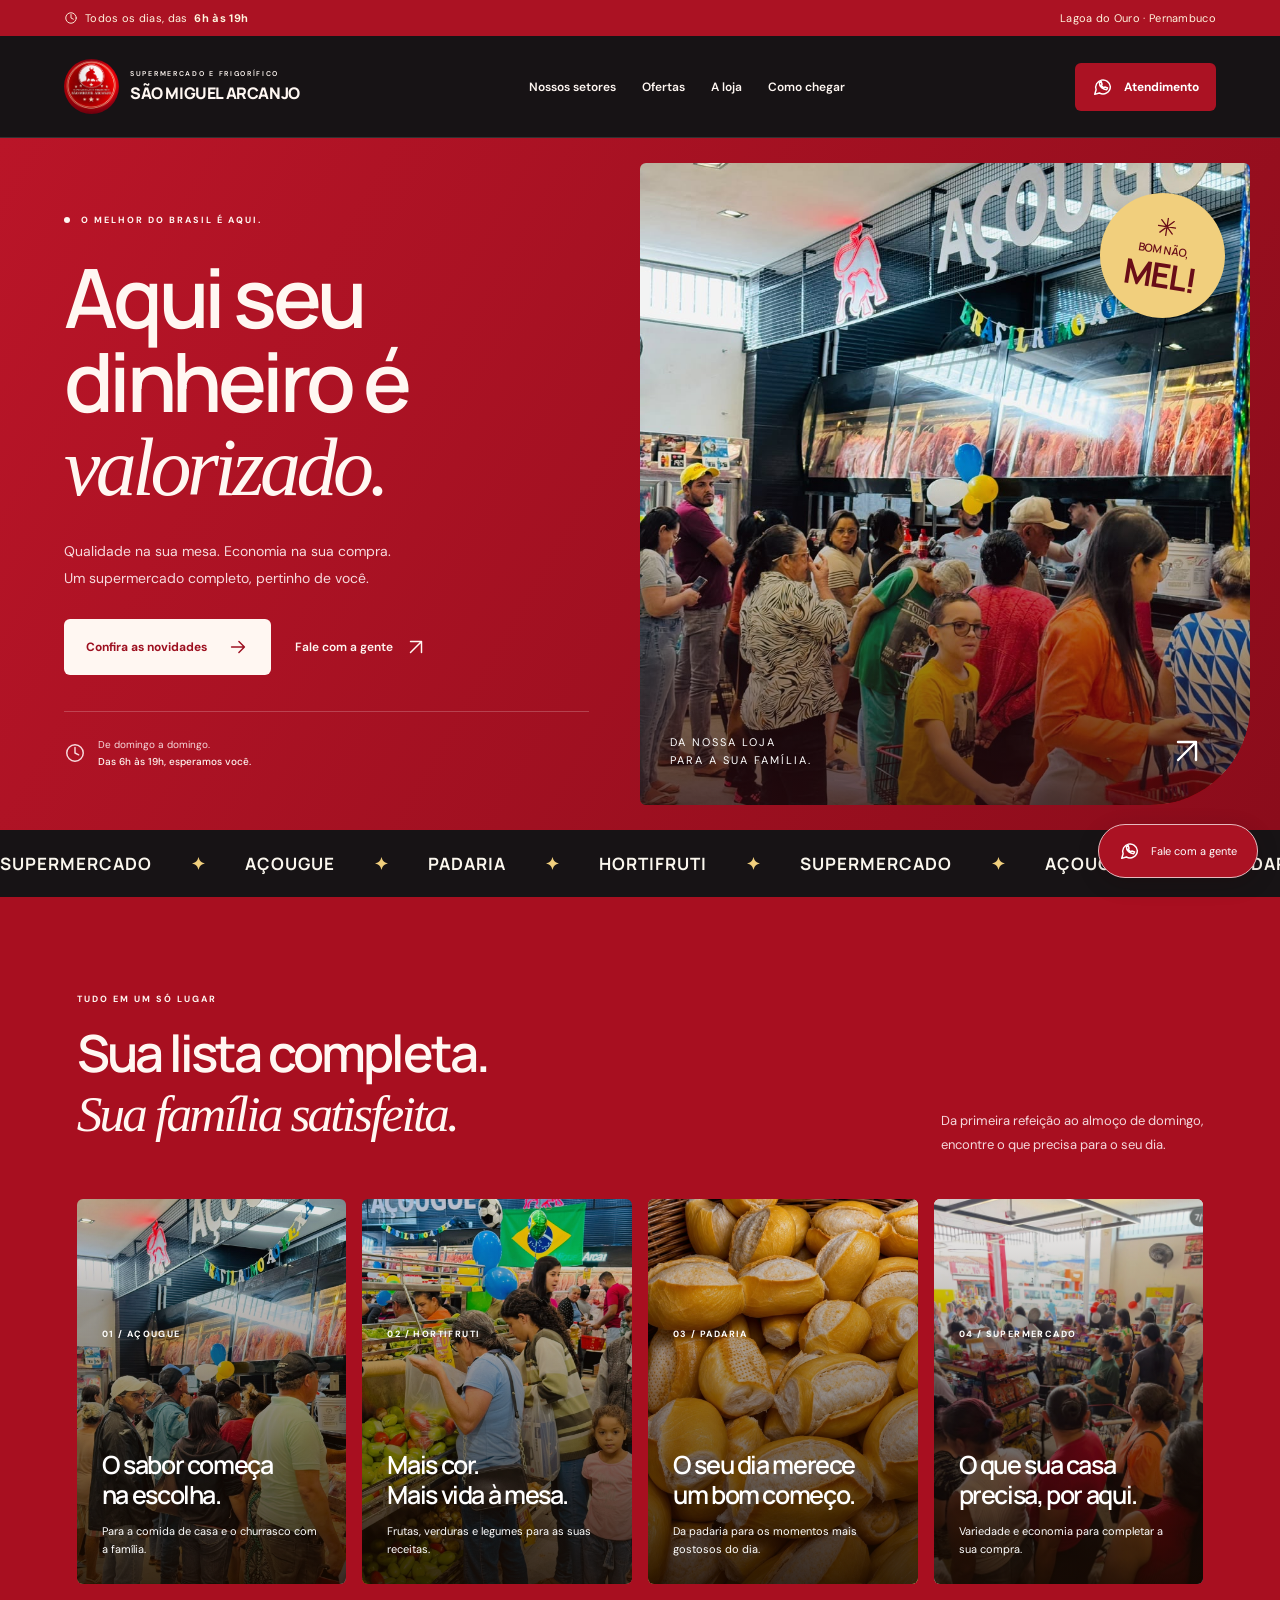
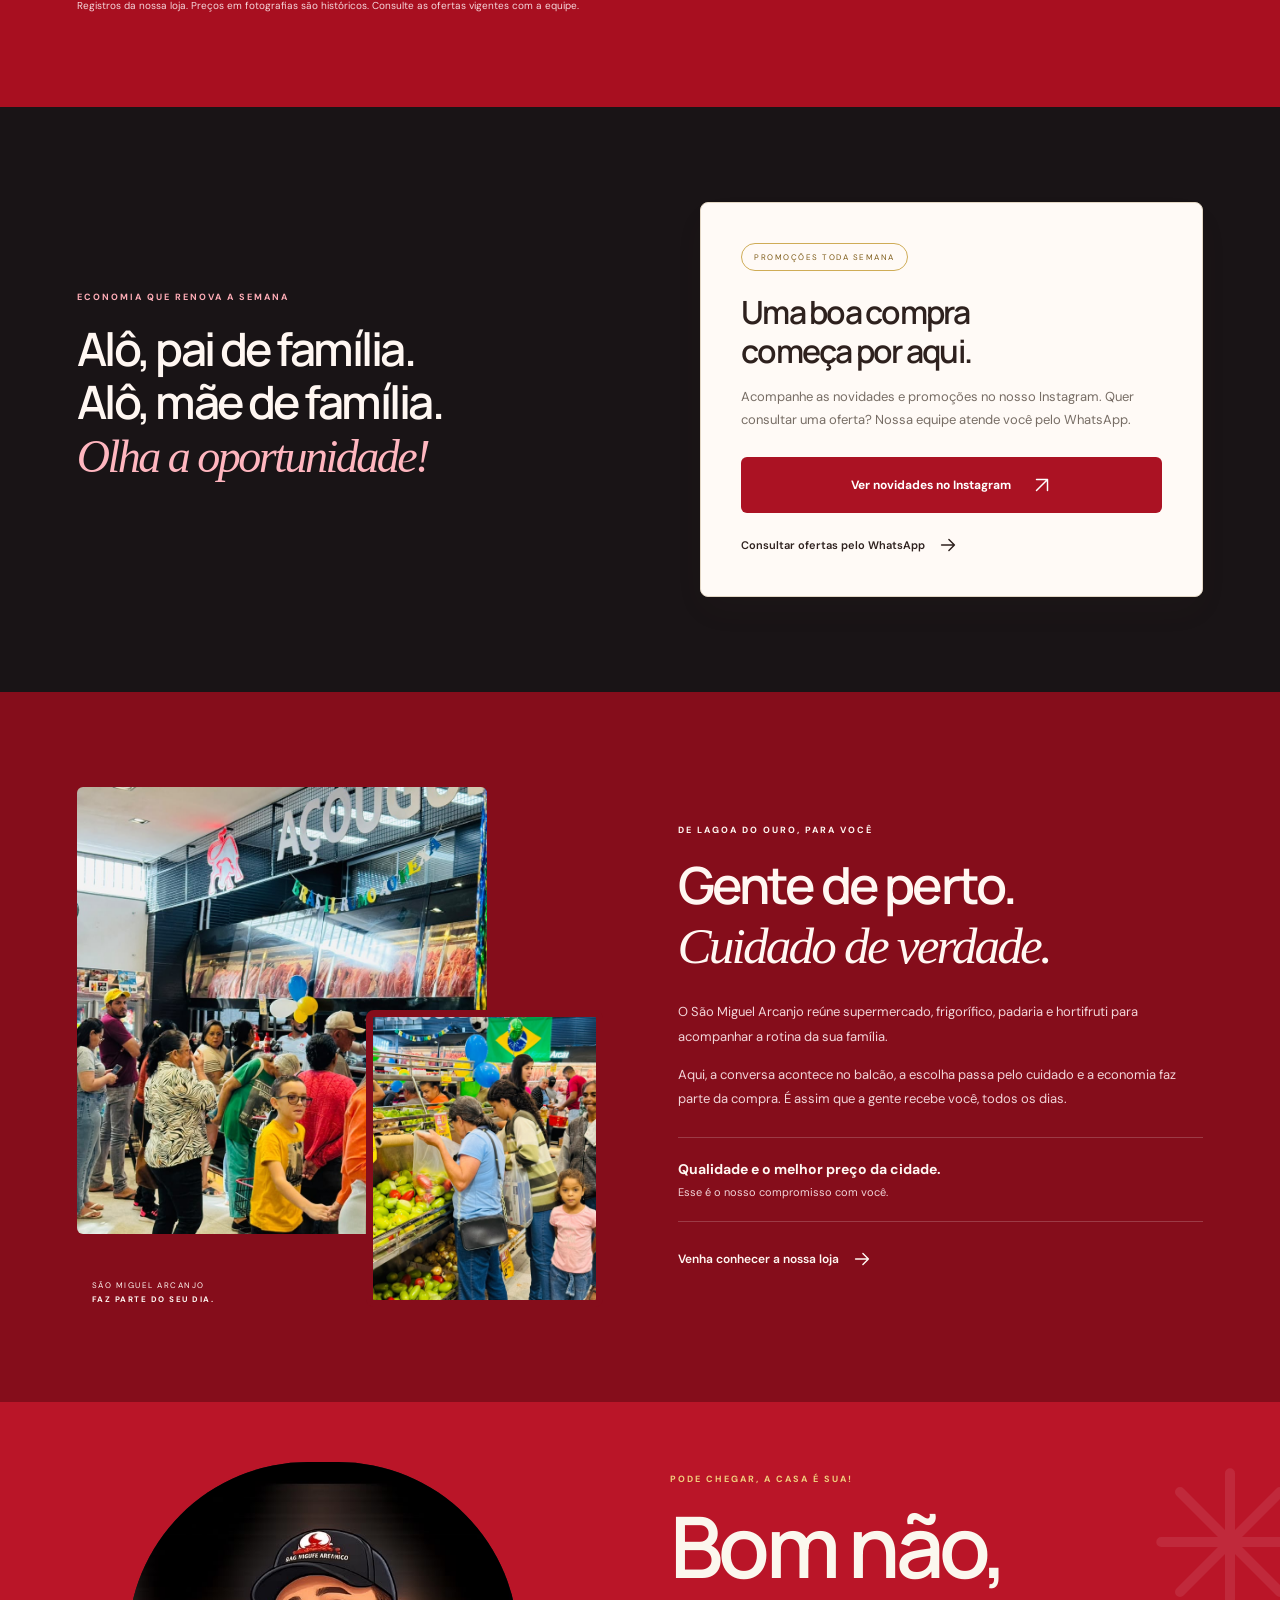
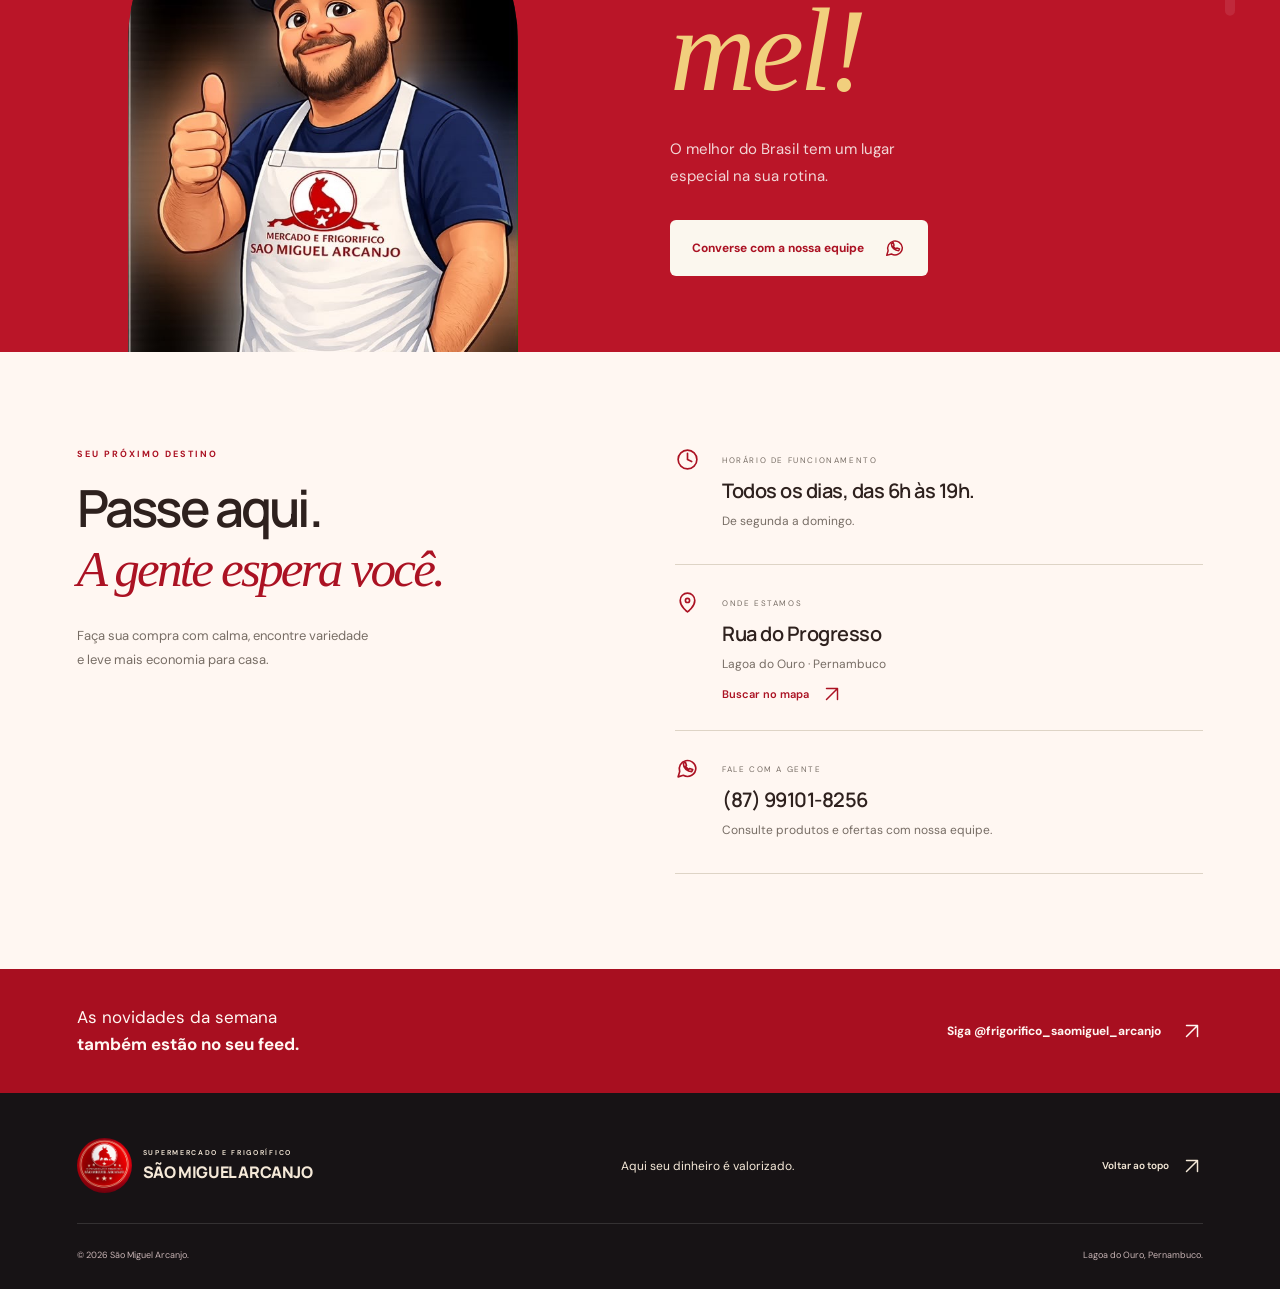
==== index.html @ 8184643c "Agendar encartes de 13 a 15 de novembro" ====
<!doctype html>
<html lang="pt-BR">
<head>
<meta charset="utf-8"><meta name="viewport" content="width=device-width,initial-scale=1"><meta name="theme-color" content="#a80f1e">
<title>São Miguel Arcanjo — Aqui seu dinheiro é valorizado</title>
<meta name="description" content="Supermercado e Frigorífico São Miguel Arcanjo em Lagoa do Ouro, PE. Açougue, padaria, hortifruti e supermercado. Todos os dias, das 6h às 19h.">
<meta property="og:title" content="São Miguel Arcanjo — Bom não, mel!"><meta property="og:description" content="Qualidade, variedade e economia para sua família. Todos os dias, das 6h às 19h, em Lagoa do Ouro."><meta property="og:type" content="website"><meta property="og:image" content="https://yotucroni95-droid.github.io/s-omiguelarcanjosite/assets/marca.jpg"><link rel="icon" href="assets/marca.jpg"><link rel="stylesheet" href="style.css"><script type="module" src="app.js?v=fds-20261113"></script>
</head>
<body>
<svg class="svg-defs" aria-hidden="true"><defs><symbol id="arrow" viewBox="0 0 24 24"><path d="M5 12h14M13 6l6 6-6 6"/></symbol><symbol id="up-right" viewBox="0 0 24 24"><path d="m6 18 12-12M6 6h12v12"/></symbol><symbol id="clock" viewBox="0 0 24 24"><circle cx="12" cy="12" r="9"/><path d="M12 6v6l4 2"/></symbol><symbol id="pin" viewBox="0 0 24 24"><path d="M19 10c0 6-7 11-7 11S5 16 5 10a7 7 0 1 1 14 0Z"/><circle cx="12" cy="10" r="2"/></symbol><symbol id="spark" viewBox="0 0 24 24"><path d="M12 1v22M1 12h22M4 4l16 16M4 20 20 4"/></symbol><symbol id="whatsapp" viewBox="0 0 24 24"><path d="M20 11.5a8 8 0 0 1-12 7L3 20l1.5-5A8 8 0 1 1 20 11.5Z"/><path d="M8 7c0 5 4 8 8 8l1-2-3-1-1 1-3-3 1-1-1-3Z"/></symbol></defs></svg>
<a class="skip" href="#principal">Pular para o conteúdo</a>
<div class="topbar"><span><svg class="icon"><use href="#clock"/></svg> Todos os dias, das <strong>6h às 19h</strong></span><span>Lagoa do Ouro · Pernambuco</span></div>
<header><a class="brand" href="#inicio" aria-label="São Miguel Arcanjo, início"><img src="assets/marca.jpg" alt=""><span><small>SUPERMERCADO E FRIGORÍFICO</small>SÃO MIGUEL ARCANJO</span></a><nav aria-label="Navegação principal"><a href="#setores">Nossos setores</a><a href="#ofertas">Ofertas</a><a href="#loja">A loja</a><a href="#visite">Como chegar</a></nav><a class="button red header-cta" href="https://wa.me/5587991018256"><svg class="icon"><use href="#whatsapp"/></svg> Atendimento</a><button class="menu-toggle" aria-expanded="false" aria-controls="mobile-menu" aria-label="Abrir menu"><span></span><span></span></button></header>
<nav id="mobile-menu" aria-label="Navegação no celular" hidden><a href="#setores">Nossos setores</a><a href="#ofertas">Ofertas e novidades</a><a href="#loja">Conheça a loja</a><a href="#visite">Horários e localização</a></nav>
<main id="principal">
<section class="hero" id="inicio"><div class="hero-copy"><p class="eyebrow"><span class="dot"></span> O MELHOR DO BRASIL É AQUI.</p><h1>Aqui seu<br>dinheiro é<br><em>valorizado.</em></h1><p class="hero-intro">Qualidade na sua mesa. Economia na sua compra.<br>Um supermercado completo, pertinho de você.</p><div class="actions"><a class="button red" href="#ofertas">Confira as novidades <svg class="icon"><use href="#arrow"/></svg></a><a class="plain-link" href="https://wa.me/5587991018256">Fale com a gente <svg class="icon"><use href="#up-right"/></svg></a></div><div class="hero-note"><svg class="icon"><use href="#clock"/></svg><span>De domingo a domingo.<br><strong>Das 6h às 19h, esperamos você.</strong></span></div></div><div class="hero-visual"><img class="hero-photo" src="assets/loja.jpg" alt="Clientes no açougue do São Miguel Arcanjo" fetchpriority="high"><div class="photo-shade"></div><div class="hero-stamp"><svg class="icon"><use href="#spark"/></svg><span>BOM NÃO,<br><b>MEL!</b></span></div><div class="photo-caption"><span>DA NOSSA LOJA<br>PARA A SUA FAMÍLIA.</span><svg class="icon"><use href="#up-right"/></svg></div></div></section>
<div class="ticker" aria-label="Supermercado, açougue, padaria e hortifruti"><div aria-hidden="true">SUPERMERCADO <span>✦</span> AÇOUGUE <span>✦</span> PADARIA <span>✦</span> HORTIFRUTI <span>✦</span> SUPERMERCADO <span>✦</span> AÇOUGUE <span>✦</span> PADARIA <span>✦</span> HORTIFRUTI <span>✦</span></div></div>
<section class="section departments" id="setores"><div class="section-heading"><div><p class="eyebrow">TUDO EM UM SÓ LUGAR</p><h2>Sua lista completa.<br><em>Sua família satisfeita.</em></h2></div><p>Da primeira refeição ao almoço de domingo,<br>encontre o que precisa para o seu dia.</p></div><div class="department-grid"><article class="department photo-card"><img src="assets/acougue.jpg" alt="Balcão de atendimento do açougue" loading="lazy"><div><span class="tag">01 / AÇOUGUE</span><h3>O sabor começa<br>na escolha.</h3><p>Para a comida de casa e o churrasco com a família.</p></div></article><article class="department photo-card"><img src="assets/hortifruti.jpg" alt="Clientes escolhendo frutas e verduras no hortifruti" loading="lazy"><div><span class="tag">02 / HORTIFRUTI</span><h3>Mais cor.<br>Mais vida à mesa.</h3><p>Frutas, verduras e legumes para as suas receitas.</p></div></article><article class="department photo-card bakery"><img src="assets/padaria.jpg" alt="Pães dourados em uma cesta da padaria" loading="lazy"><div><span class="tag">03 / PADARIA</span><h3>O seu dia merece<br>um bom começo.</h3><p>Da padaria para os momentos mais gostosos do dia.</p></div></article><article class="department photo-card grocery"><img src="assets/mercado.jpg" alt="Clientes na área de caixas do supermercado" loading="lazy"><div><span class="tag">04 / SUPERMERCADO</span><h3>O que sua casa<br>precisa, por aqui.</h3><p>Variedade e economia para completar a sua compra.</p></div></article></div><p class="photo-note">Registros da nossa loja. Preços em fotografias são históricos. Consulte as ofertas vigentes com a equipe.</p></section>
<section class="offers section" id="ofertas"><div class="offers-heading"><p class="eyebrow">ECONOMIA QUE RENOVA A SEMANA</p><h2>Alô, pai de família.<br>Alô, mãe de família.<br><em>Olha a oportunidade!</em></h2></div><div class="offers-panel"><span class="pill">PROMOÇÕES TODA SEMANA</span><h3>Uma boa compra<br>começa por aqui.</h3><p>Acompanhe as novidades e promoções no nosso Instagram. Quer consultar uma oferta? Nossa equipe atende você pelo WhatsApp.</p><div id="flyers" hidden><h4>Encartes em destaque</h4><div id="flyer-list"></div></div><a class="button red" href="https://www.instagram.com/frigorifico_saomiguel_arcanjo/" target="_blank" rel="noopener noreferrer">Ver novidades no Instagram <svg class="icon"><use href="#up-right"/></svg></a><a class="plain-link" href="https://wa.me/5587991018256?text=Ol%C3%A1!%20Gostaria%20de%20consultar%20as%20ofertas%20do%20S%C3%A3o%20Miguel%20Arcanjo.">Consultar ofertas pelo WhatsApp <svg class="icon"><use href="#arrow"/></svg></a></div></section>
<section class="section about" id="loja"><div class="about-images"><img src="assets/loja.jpg" alt="Movimento de clientes no supermercado São Miguel Arcanjo" loading="lazy"><img src="assets/hortifruti.jpg" alt="O setor de hortifruti da loja" loading="lazy"><span class="image-label">SÃO MIGUEL ARCANJO<br><b>FAZ PARTE DO SEU DIA.</b></span></div><div class="about-copy"><p class="eyebrow">DE LAGOA DO OURO, PARA VOCÊ</p><h2>Gente de perto.<br><em>Cuidado de verdade.</em></h2><p>O São Miguel Arcanjo reúne supermercado, frigorífico, padaria e hortifruti para acompanhar a rotina da sua família.</p><p>Aqui, a conversa acontece no balcão, a escolha passa pelo cuidado e a economia faz parte da compra. É assim que a gente recebe você, todos os dias.</p><div class="about-line"><strong>Qualidade e o melhor preço da cidade.</strong><span>Esse é o nosso compromisso com você.</span></div><a class="plain-link" href="#visite">Venha conhecer a nossa loja <svg class="icon"><use href="#arrow"/></svg></a></div></section>
<section class="mascot-section"><div class="mascot-photo"><img src="assets/mascote.jpg" alt="Mascote do São Miguel Arcanjo, de boné e avental, fazendo sinal de positivo" loading="lazy"></div><div class="mascot-copy"><p class="eyebrow">PODE CHEGAR, A CASA É SUA!</p><h2>Bom não,<br><em>mel!</em></h2><p>O melhor do Brasil tem um lugar<br>especial na sua rotina.</p><a class="button cream" href="https://wa.me/5587991018256">Converse com a nossa equipe <svg class="icon"><use href="#whatsapp"/></svg></a></div><svg class="mascot-spark icon" aria-hidden="true"><use href="#spark"/></svg></section>
<section class="section visit" id="visite"><div><p class="eyebrow">SEU PRÓXIMO DESTINO</p><h2>Passe aqui.<br><em>A gente espera você.</em></h2><p>Faça sua compra com calma, encontre variedade<br>e leve mais economia para casa.</p></div><div class="visit-details"><div class="detail"><svg class="icon"><use href="#clock"/></svg><div><small>HORÁRIO DE FUNCIONAMENTO</small><h3>Todos os dias, das 6h às 19h.</h3><p>De segunda a domingo.</p></div></div><div class="detail"><svg class="icon"><use href="#pin"/></svg><div><small>ONDE ESTAMOS</small><h3>Rua do Progresso</h3><p>Lagoa do Ouro · Pernambuco</p><a class="plain-link" href="https://www.google.com/maps/search/?api=1&query=Supermercado%20e%20Frigor%C3%ADfico%20S%C3%A3o%20Miguel%20Arcanjo%20Rua%20do%20Progresso%20Lagoa%20do%20Ouro%20PE" target="_blank" rel="noopener noreferrer">Buscar no mapa <svg class="icon"><use href="#up-right"/></svg></a></div></div><div class="detail"><svg class="icon"><use href="#whatsapp"/></svg><div><small>FALE COM A GENTE</small><h3><a href="https://wa.me/5587991018256">(87) 99101-8256</a></h3><p>Consulte produtos e ofertas com nossa equipe.</p></div></div></div></section>
<section class="social-strip"><p>As novidades da semana<br><strong>também estão no seu feed.</strong></p><a href="https://www.instagram.com/frigorifico_saomiguel_arcanjo/" target="_blank" rel="noopener noreferrer">Siga @frigorifico_saomiguel_arcanjo <svg class="icon"><use href="#up-right"/></svg></a></section>
</main><footer><a class="brand" href="#inicio"><img src="assets/marca.jpg" alt=""><span><small>SUPERMERCADO E FRIGORÍFICO</small>SÃO MIGUEL ARCANJO</span></a><p>Aqui seu dinheiro é valorizado.</p><a href="#inicio" class="plain-link">Voltar ao topo <svg class="icon"><use href="#up-right"/></svg></a><div class="footer-bottom"><span>© <span id="year">2026</span> São Miguel Arcanjo.</span><span>Lagoa do Ouro, Pernambuco.</span></div></footer>
<a class="floating-whatsapp" href="https://wa.me/5587991018256" aria-label="Atendimento pelo WhatsApp"><svg class="icon"><use href="#whatsapp"/></svg><span>Fale com a gente</span></a>
<dialog id="flyer-dialog" aria-labelledby="flyer-dialog-title"><div class="dialog-head"><h2 id="flyer-dialog-title">Encarte de ofertas</h2><button id="close-flyer" aria-label="Fechar encarte">Fechar ×</button></div><p id="flyer-validity"></p><img id="flyer-image" alt=""><a id="flyer-original" target="_blank" rel="noopener">Abrir imagem em tamanho original</a></dialog>
</body></html>
---- style.css ----
@import url('https://fonts.googleapis.com/css2?family=DM+Sans:wght@400;500;600;700&family=Manrope:wght@400;500;600;700;800&display=swap');
:root{--red:#ab1223;--darkred:#690d18;--cream:#fbf7ee;--ink:#2e211e;--muted:#776d65;--gold:#f1cf7d}*{box-sizing:border-box}html{scroll-behavior:smooth;scroll-padding-top:25px}body{margin:0;font-family:'DM Sans',sans-serif;color:var(--ink);background:var(--cream)}a{color:inherit;text-decoration:none}button{font:inherit;cursor:pointer}img{max-width:100%;display:block}a,button{-webkit-tap-highlight-color:transparent}a:focus-visible,button:focus-visible{outline:3px solid #ac7719;outline-offset:5px}.svg-defs{position:absolute;width:0;height:0;overflow:hidden}.icon{width:22px;height:22px;fill:none;stroke:currentColor;stroke-width:1.6;stroke-linecap:round;stroke-linejoin:round;flex-shrink:0;vertical-align:middle}.topbar{background:var(--red);color:#fff5de;padding:11px 5%;display:flex;justify-content:space-between;font-size:11px;letter-spacing:.3px}.topbar>span:first-child{display:flex;align-items:center;gap:7px}.topbar .icon{width:14px;height:14px}header{display:flex;align-items:center;justify-content:space-between;padding:23px 5%;gap:24px;border-bottom:1px solid #e7ded1}.brand{display:flex;align-items:center;gap:11px;font:800 16px Manrope,sans-serif;letter-spacing:-.4px;color:var(--red)}.brand img{width:55px;height:55px;object-fit:cover;border-radius:50%}.brand small{display:block;font:600 7px 'DM Sans',sans-serif;letter-spacing:1.7px;margin-bottom:4px}nav{display:flex;gap:26px;font-size:12px;font-weight:600}nav a:hover{color:var(--red)}.button{display:inline-flex;align-items:center;justify-content:center;gap:20px;padding:17px 22px;border-radius:6px;font-size:12px;font-weight:700;transition:transform .2s,box-shadow .2s}.button:hover{transform:translateY(-3px);box-shadow:0 8px 20px #690d1820}.red{background:var(--red);color:white}.cream{background:var(--cream);color:var(--red)}.header-cta{padding:13px 17px;gap:10px}.menu-toggle{display:none}.hero{display:grid;grid-template-columns:1fr 1fr;min-height:680px}.hero-copy{padding:75px 8% 60px 10%}.eyebrow{font-size:9px;letter-spacing:2px;font-weight:700;color:var(--red);line-height:1.7}.dot{display:inline-block;width:6px;height:6px;background:var(--red);border-radius:50%;margin-right:7px}h1,h2,h3,p{margin-top:0}h1,h2,h3{font-family:Manrope,sans-serif;font-weight:600;letter-spacing:-.055em}h1{font-size:clamp(62px,6.4vw,100px);line-height:1.02;margin:28px 0}em{font-family:Georgia,serif;font-weight:400;color:var(--red)}.hero-intro{font-size:14px;line-height:1.9;color:var(--muted)}.actions{display:flex;align-items:center;gap:24px;margin-top:28px}.plain-link{display:inline-flex;align-items:center;gap:12px;font-size:12px;font-weight:600}.plain-link:hover{text-decoration:underline;text-underline-offset:4px}.hero-note{display:flex;align-items:center;gap:12px;border-top:1px solid #e3dace;margin-top:36px;padding-top:24px;font-size:10px;line-height:1.7;color:var(--muted)}.hero-note strong{font-weight:500;color:var(--ink)}.hero-visual{position:relative;margin:25px 30px 25px 0;border-radius:6px 6px 100px 6px;isolation:isolate}.hero-photo{height:100%;width:100%;object-fit:cover;position:absolute;border-radius:inherit;object-position:50% 43%}.photo-shade{position:absolute;inset:0;background:linear-gradient(transparent 45%,#28090dc4);border-radius:inherit}.hero-stamp{position:absolute;right:25px;top:30px;background:var(--gold);border-radius:50%;width:125px;height:125px;display:flex;flex-direction:column;align-items:center;justify-content:center;transform:rotate(9deg);color:var(--darkred);box-shadow:0 5px 20px #0002;font:600 11px Manrope,sans-serif;text-align:center}.hero-stamp b{font-size:34px;line-height:1.1;letter-spacing:-2px}.hero-stamp .icon{width:19px;height:19px;margin-bottom:6px;animation:spin 25s linear infinite}.photo-caption{position:absolute;bottom:35px;left:30px;right:45px;display:flex;justify-content:space-between;align-items:center;color:white;font-size:11px;letter-spacing:2px;line-height:1.7}.photo-caption>.icon{width:36px;height:36px}.ticker{background:var(--red);color:var(--cream);padding:22px 0;overflow:hidden}.ticker>div{width:max-content;white-space:nowrap;font:700 17px Manrope,sans-serif;letter-spacing:1px;animation:marquee 35s linear infinite}.ticker span{margin:0 35px;color:var(--gold)}.section{padding:95px 6%}h2{font-size:clamp(35px,4vw,62px);line-height:1.15;margin:16px 0 25px}.section-heading{display:flex;justify-content:space-between;align-items:end;gap:30px;margin-bottom:30px}.section-heading>p{font-size:13px;line-height:1.8;color:var(--muted)}.department-grid{display:grid;grid-template-columns:repeat(4,1fr);gap:16px}.department{min-height:385px;padding:25px;position:relative;border-radius:6px;overflow:hidden;display:flex;flex-direction:column;justify-content:space-between}.tag{font-size:9px;letter-spacing:1.4px;font-weight:700}.department h3{font-size:25px;line-height:1.2;margin-bottom:12px}.department p{font-size:11px;line-height:1.7;margin:0;max-width:230px}.photo-card{color:white;justify-content:end}.photo-card img{position:absolute;inset:0;width:100%;height:100%;object-fit:cover;transition:transform .7s}.photo-card:after{content:'';position:absolute;inset:0;background:linear-gradient(#10080008,#160900d9)}.photo-card>div{position:relative;z-index:1}.photo-card .tag{display:block;margin-bottom:110px}.photo-card:hover img{transform:scale(1.04)}.bakery{background:#eee0c5;color:#674b2e}.grocery{background:#e2e9d9;color:#3e5538}.bread-art,.basket-art{width:150px;max-width:85%;height:135px;margin:10px auto;fill:none;stroke:currentColor;stroke-width:2.2;stroke-linecap:round;stroke-linejoin:round}.photo-note{font-size:10px;color:var(--muted);margin:15px 0 0}.offers{background:#f0e8d9;display:grid;grid-template-columns:1.1fr 1fr;gap:70px;align-items:center;position:relative}.offers-heading h2{font-size:clamp(35px,3.6vw,56px)}.offers-panel{background:var(--cream);border-radius:8px;padding:40px;border:1px solid #e3d7c5;box-shadow:0 15px 35px #77614c08}.pill{display:inline-block;border:1px solid #cfac56;border-radius:30px;padding:8px 12px;font-size:8px;letter-spacing:1.5px;color:#7d5b17}.offers-panel h3{font-size:32px;line-height:1.2;margin:22px 0 15px}.offers-panel>p{font-size:13px;color:var(--muted);line-height:1.8}.offers-panel>.button{display:flex;margin:25px 0 20px}.offers-panel>.plain-link{font-size:11px}.about{display:grid;grid-template-columns:1fr 1fr;gap:75px;align-items:center}.about-images{height:520px;position:relative;padding-right:70px}.about-images>img:first-child{height:86%;width:90%;object-fit:cover;border-radius:6px}.about-images>img:nth-child(2){position:absolute;width:45%;height:57%;object-fit:cover;right:0;bottom:0;border:7px solid var(--cream);border-radius:8px}.image-label{position:absolute;left:15px;bottom:0;font-size:8px;letter-spacing:1.5px;line-height:1.8}.about-copy>p:not(.eyebrow){color:var(--muted);font-size:13px;line-height:1.9}.about-line{padding:22px 0;border-top:1px solid #e2d9ca;border-bottom:1px solid #e2d9ca;margin:25px 0;display:flex;flex-direction:column;gap:7px}.about-line strong{font-size:14px;color:var(--red)}.about-line span{font-size:11px;color:var(--muted)}.mascot-section{background:var(--red);position:relative;display:grid;grid-template-columns:1fr 1fr;gap:60px;overflow:hidden;padding:60px 10% 0;color:var(--cream)}.mascot-photo{position:relative;overflow:hidden;height:490px;border-radius:180px 180px 0 0;max-width:390px;background:#211d1b;align-self:end}.mascot-photo img{position:absolute;width:100%;max-width:none;height:auto;top:-22%;left:0}.mascot-copy{padding:10px 0 65px;z-index:1}.mascot-copy .eyebrow{color:var(--gold)}.mascot-copy h2{font-size:85px;line-height:1.02}.mascot-copy em{color:var(--gold);font-size:1.4em}.mascot-copy p:not(.eyebrow){font-size:15px;line-height:1.8;color:#f2d7d7}.mascot-copy .button{margin-top:15px}.mascot-spark{position:absolute;width:150px;height:150px;right:-25px;top:65px;color:#ffffff16;animation:spin 40s linear infinite}.visit{display:grid;grid-template-columns:1fr 1fr;gap:70px}.visit>div>p:not(.eyebrow){font-size:13px;line-height:1.9;color:var(--muted)}.detail{display:flex;gap:22px;padding:25px 0;border-bottom:1px solid #ded4c6}.detail:first-child{padding-top:0}.detail>.icon{color:var(--red);width:25px;height:25px}.detail small{font-size:8px;letter-spacing:1.6px;color:var(--muted)}.detail h3{font-size:20px;letter-spacing:-.5px;margin:9px 0}.detail p{font-size:12px;color:var(--muted);margin-bottom:10px}.detail .plain-link{font-size:11px;color:var(--red)}.social-strip{padding:35px 6%;background:#eee2c9;display:flex;justify-content:space-between;align-items:center;gap:25px}.social-strip p{font-size:17px;line-height:1.6;margin:0}.social-strip a{display:flex;align-items:center;gap:20px;font-size:12px;font-weight:700;color:var(--red)}footer{padding:45px 6% 28px;background:#31131a;color:#f5e9d8;display:flex;justify-content:space-between;align-items:center;flex-wrap:wrap;gap:30px}footer .brand{color:#f5e9d8}footer>p{font-size:12px;margin:0}footer .plain-link{font-size:10px}.footer-bottom{display:flex;width:100%;justify-content:space-between;border-top:1px solid #ffffff20;padding-top:25px;color:#c8b4b5;font-size:9px}.floating-whatsapp{position:fixed;right:22px;bottom:22px;background:var(--red);border:1px solid #e6b9be;color:white;padding:15px 20px;display:flex;gap:10px;align-items:center;border-radius:40px;box-shadow:0 6px 22px #22000030;font-size:11px;z-index:20}.skip{position:absolute;top:-100px;background:white;color:black;padding:20px;z-index:99}.skip:focus{top:0}[hidden]{display:none!important}#mobile-menu{padding:20px;background:#fffaf0;flex-direction:column;gap:20px;border-bottom:1px solid #e3dace}#flyer-list{display:grid;gap:15px;margin-bottom:20px}.flyer-button{border:1px solid #e2d9ca;background:white;border-radius:5px;padding:10px;color:var(--ink);text-align:left}.flyer-button img{width:100%;max-height:240px;object-fit:contain;margin-bottom:10px}.flyer-button span{display:block;font-size:11px;line-height:1.7}dialog{border:0;border-radius:10px;padding:22px;max-width:min(850px,94vw);max-height:92vh;color:var(--ink);background:var(--cream)}dialog::backdrop{background:#19040adc}.dialog-head{display:flex;justify-content:space-between;align-items:center;gap:15px}.dialog-head h2{font-size:22px;margin:0}.dialog-head button{padding:10px;border:1px solid #d4c8b5;border-radius:5px;background:white}dialog>p,dialog>a{font-size:12px;line-height:1.8}dialog>a{text-decoration:underline;display:block;margin-top:15px}dialog>img{width:100%;height:auto}body.dialog-open{overflow:hidden}@keyframes marquee{to{transform:translateX(-50%)}}@keyframes spin{to{transform:rotate(360deg)}}
@media(max-width:1100px){header nav{gap:15px;font-size:11px}.brand{font-size:13px}.hero-copy{padding-top:55px;padding-bottom:40px}.actions{gap:15px;align-items:start;flex-direction:column}.department-grid{grid-template-columns:repeat(2,1fr)}.department{min-height:360px}.photo-card .tag{margin-bottom:130px}.offers,.about,.visit{gap:40px}.hero-stamp{width:100px;height:100px}.hero-stamp b{font-size:28px}.mascot-section{padding-left:6%;padding-right:6%;gap:40px}.mascot-copy h2{font-size:70px}.social-strip a{font-size:11px}.offers-panel{padding:30px}}
@media(max-width:800px){header nav{display:none}.menu-toggle{display:flex;flex-direction:column;gap:6px;background:none;border:1px solid #d7c9b7;border-radius:5px;padding:13px}.menu-toggle span{display:block;width:20px;height:1px;background:var(--red)}header{gap:15px}.header-cta{margin-left:auto}.hero{grid-template-columns:1fr 1fr;min-height:600px}.hero-copy{padding:40px 7% 35px 10%}h1{font-size:62px}.hero-intro{font-size:12px}.hero-visual{margin:20px 20px 20px 0}.hero-stamp{right:15px;top:20px;width:90px;height:90px;font-size:9px}.hero-stamp .icon{width:15px;height:15px}.photo-caption{left:20px;right:20px;font-size:9px}.section{padding:65px 6%}.section-heading{display:block}.section-heading>p br{display:none}.offers{gap:30px;grid-template-columns:1fr}.offers-heading h2 br:nth-child(2){display:none}.about{grid-template-columns:1fr}.about-images{max-width:580px;height:480px}.mascot-section{gap:25px}.mascot-photo{height:390px}.mascot-copy h2{font-size:58px}.mascot-copy .button{font-size:10px;padding:15px;gap:12px}.visit{grid-template-columns:1fr;gap:25px}.social-strip{align-items:start;flex-direction:column}.social-strip a{overflow-wrap:anywhere}.floating-whatsapp span{display:none}.floating-whatsapp{padding:14px}footer>p{display:none}}
@media(max-width:560px){.topbar{font-size:9px;padding:10px 5%}.topbar>span:last-child{font-size:8px}.brand{font-size:12px}.brand img{width:42px;height:42px}.brand small{font-size:6px;letter-spacing:1px}.header-cta{display:none}header{padding:18px 5%}.menu-toggle{margin-left:auto}.hero{grid-template-columns:1fr;min-height:auto}.hero-copy{padding:40px 6% 28px}h1{font-size:70px;margin:22px 0}.hero-intro{font-size:14px}.hero .eyebrow{font-size:8px}.actions{flex-direction:row;align-items:center;gap:18px;flex-wrap:wrap}.actions .button{font-size:11px;padding:15px 17px;gap:10px}.actions .plain-link{font-size:11px}.hero-note{margin-top:25px;padding-top:20px}.hero-visual{height:410px;margin:0 6% 25px;border-radius:6px 6px 70px 6px}.hero-photo{object-position:center 35%}.hero-stamp{width:108px;height:108px;right:20px}.hero-stamp b{font-size:32px}.photo-caption{left:25px;bottom:25px}.ticker{padding:18px 0}.ticker>div{font-size:13px}.ticker span{margin:0 20px}h2{font-size:38px}.section{padding:55px 6%}.department-grid{gap:12px}.department{padding:18px;min-height:310px}.department h3{font-size:22px}.department p{font-size:10px}.tag{font-size:7px;letter-spacing:1px}.photo-card .tag{margin-bottom:100px}.bread-art,.basket-art{height:110px}.offers-heading h2{font-size:35px}.offers-panel{padding:25px}.offers-panel h3{font-size:30px}.offers-panel>.button{font-size:10px;padding:16px 12px;gap:10px}.offers-panel>.plain-link{font-size:10px;gap:6px}.about-images{height:390px;padding-right:40px}.about-images>img:nth-child(2){width:48%}.image-label{font-size:7px;left:5px}.mascot-section{grid-template-columns:1fr;padding:45px 6% 0;gap:10px}.mascot-copy{grid-row:1;padding:0 0 25px;text-align:center}.mascot-copy h2{font-size:68px}.mascot-copy h2 br{display:none}.mascot-copy em{font-size:1em}.mascot-copy p:not(.eyebrow){font-size:14px}.mascot-photo{width:270px;height:360px;margin:0 auto}.mascot-photo img{top:-24%}.mascot-spark{width:100px;height:100px;top:160px}.detail h3{font-size:18px}.social-strip{padding:28px 6%}.social-strip a{font-size:10px;gap:12px}.social-strip .icon{width:18px;height:18px}footer{gap:25px;padding-bottom:85px}.footer-bottom{font-size:8px;gap:15px}footer>.plain-link{font-size:9px}footer .brand{font-size:10px}.dialog-head h2{font-size:18px}}@media(max-width:360px){h1{font-size:61px}.department-grid{grid-template-columns:1fr}.department h3{font-size:27px}.topbar>span:last-child{display:none}}@media(prefers-reduced-motion:reduce){html{scroll-behavior:auto}*,*::before,*::after{animation:none!important;transition:none!important}}

/* Fotos dos setores enviadas pela loja. */
.department.photo-card { color: white; }
.grocery.photo-card img { object-position: 45% center; }

/* Vermelho em destaque, preto nas áreas de apoio e branco para leitura. */
body { background: #a80f20; color: #fff7f2; }
header { background: #171315; border-bottom-color: #ffffff20; }
header .brand, header nav a { color: #fff7f2; }
header nav a:hover { color: #ffb9bf; }
.menu-toggle { border-color: #ffffff60; }
.menu-toggle span { background: #fff7f2; }
#mobile-menu { background: #211719; color: #fff7f2; border-bottom-color: #ffffff25; }
#mobile-menu a:hover { color: #ffb9bf; }
.hero { background: linear-gradient(120deg, #ba1528, #8b0c1b); }
.hero .eyebrow, .hero em { color: #fff7f2; }
.hero .dot { background: #fff7f2; }
.hero-intro, .hero-note { color: #f7dadd; }
.hero-note { border-top-color: #ffffff35; }
.hero-note strong { color: #fff7f2; }
.hero .button.red { background: #fff7f2; color: #9d1020; }
.ticker { background: #171315; }
.departments { background: #a80f20; }
.departments .eyebrow, .departments em { color: #fff7f2; }
.departments .section-heading > p, .departments .photo-note { color: #f5d8dc; }
.offers { background: #191416; }
.offers-heading .eyebrow { color: #ffadb7; }
.offers-heading em { color: #ffb6bf; }
.offers-panel { color: #2e211e; background: #fffaf6; }
.about { background: #850d1b; }
.about-copy .eyebrow, .about-copy em { color: #fff7f2; }
.about-copy > p:not(.eyebrow), .about-line span { color: #f2d4d8; }
.about-line { border-color: #ffffff30; }
.about-line strong { color: #fff7f2; }
.about-images > img:nth-child(2) { border-color: #850d1b; }
.mascot-section { background: #ba1528; }
.visit { background: #fff7f2; color: #2e211e; }
.social-strip { background: #a80f20; color: #fff7f2; }
.social-strip a { color: #fff7f2; }
footer { background: #171315; }
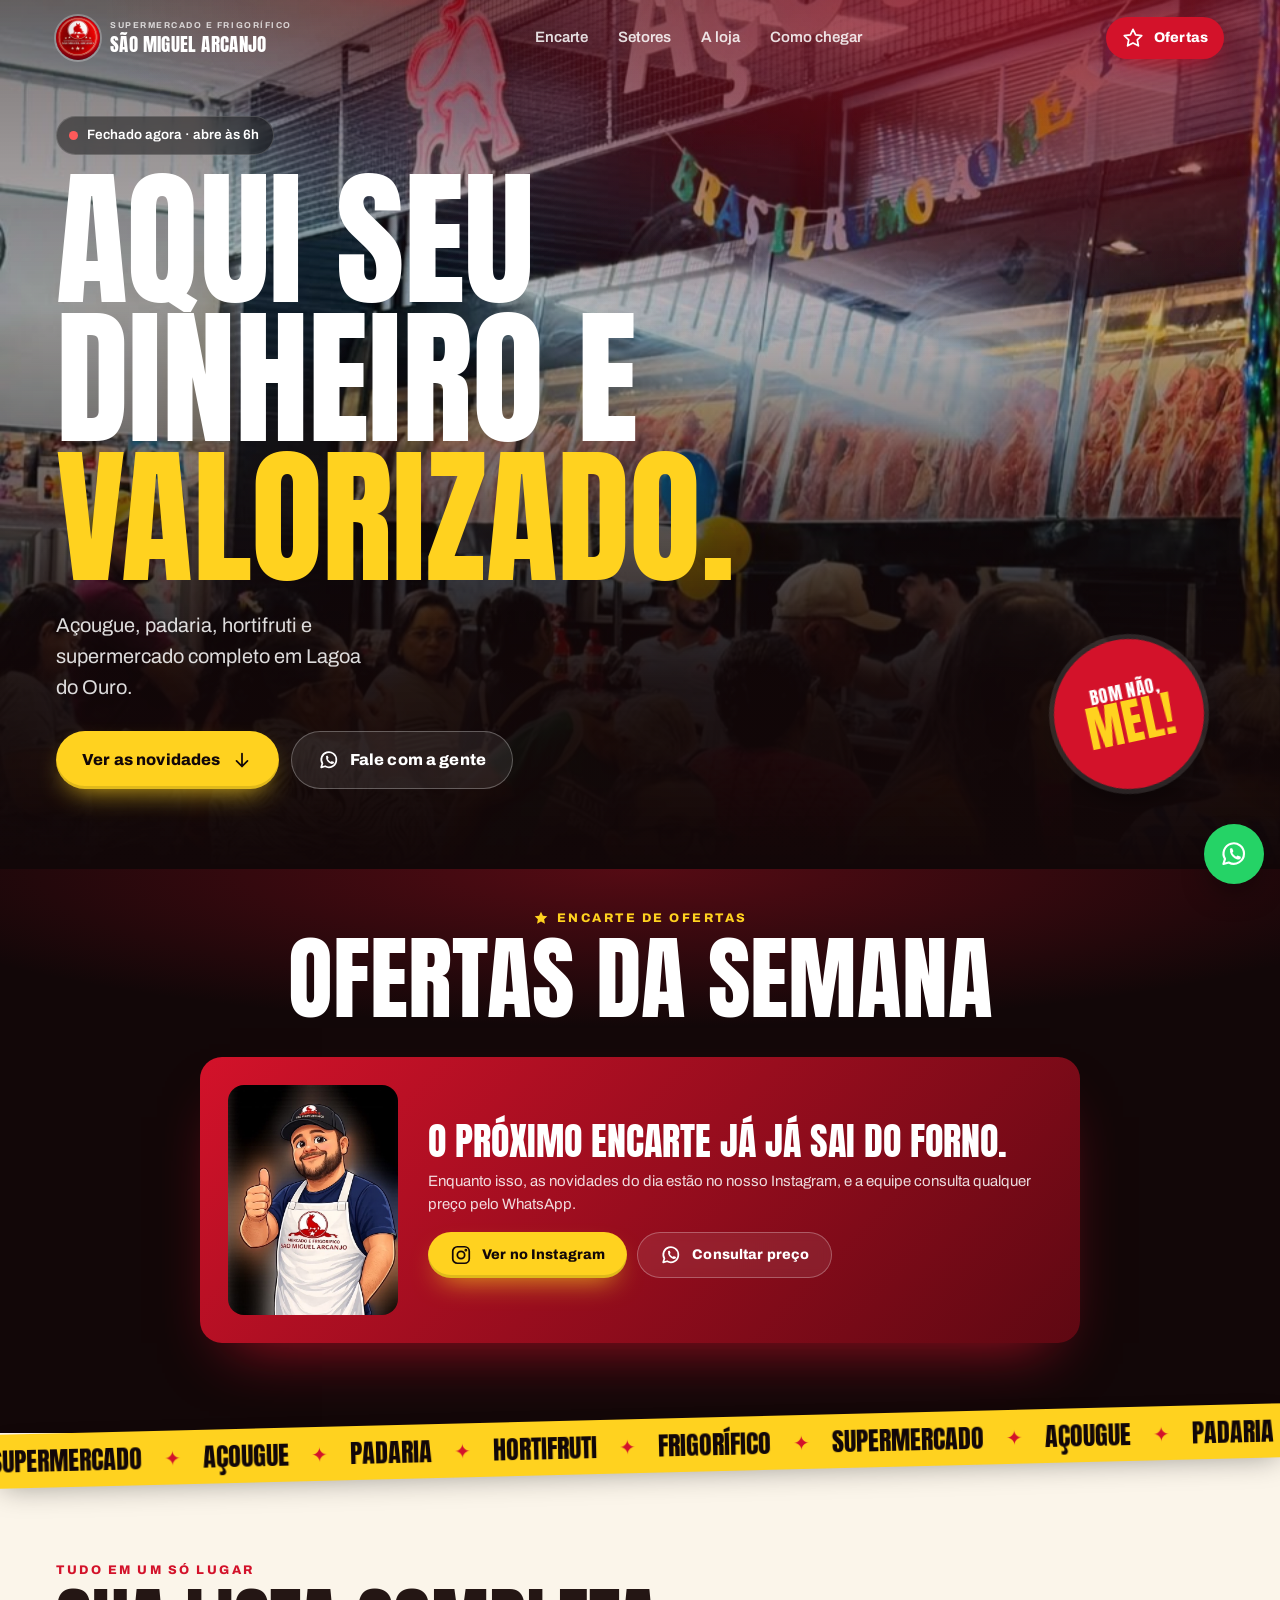
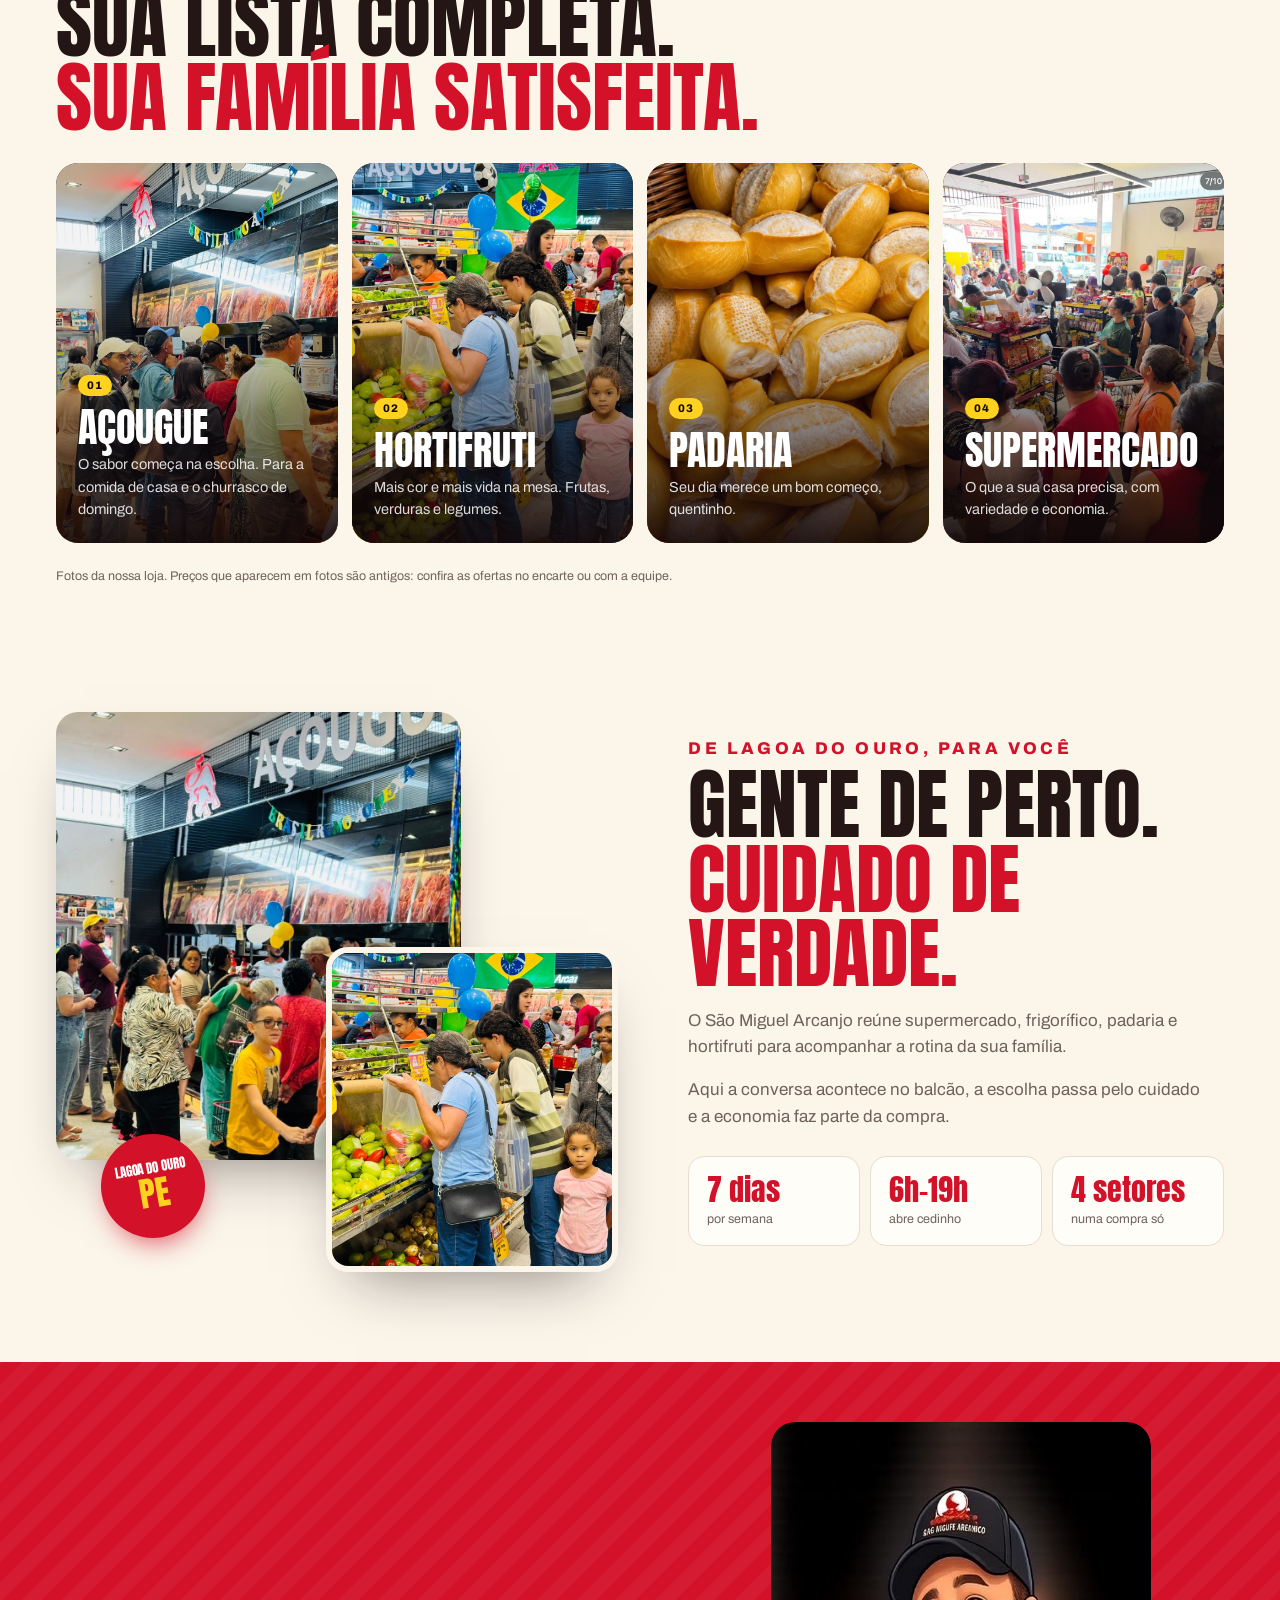
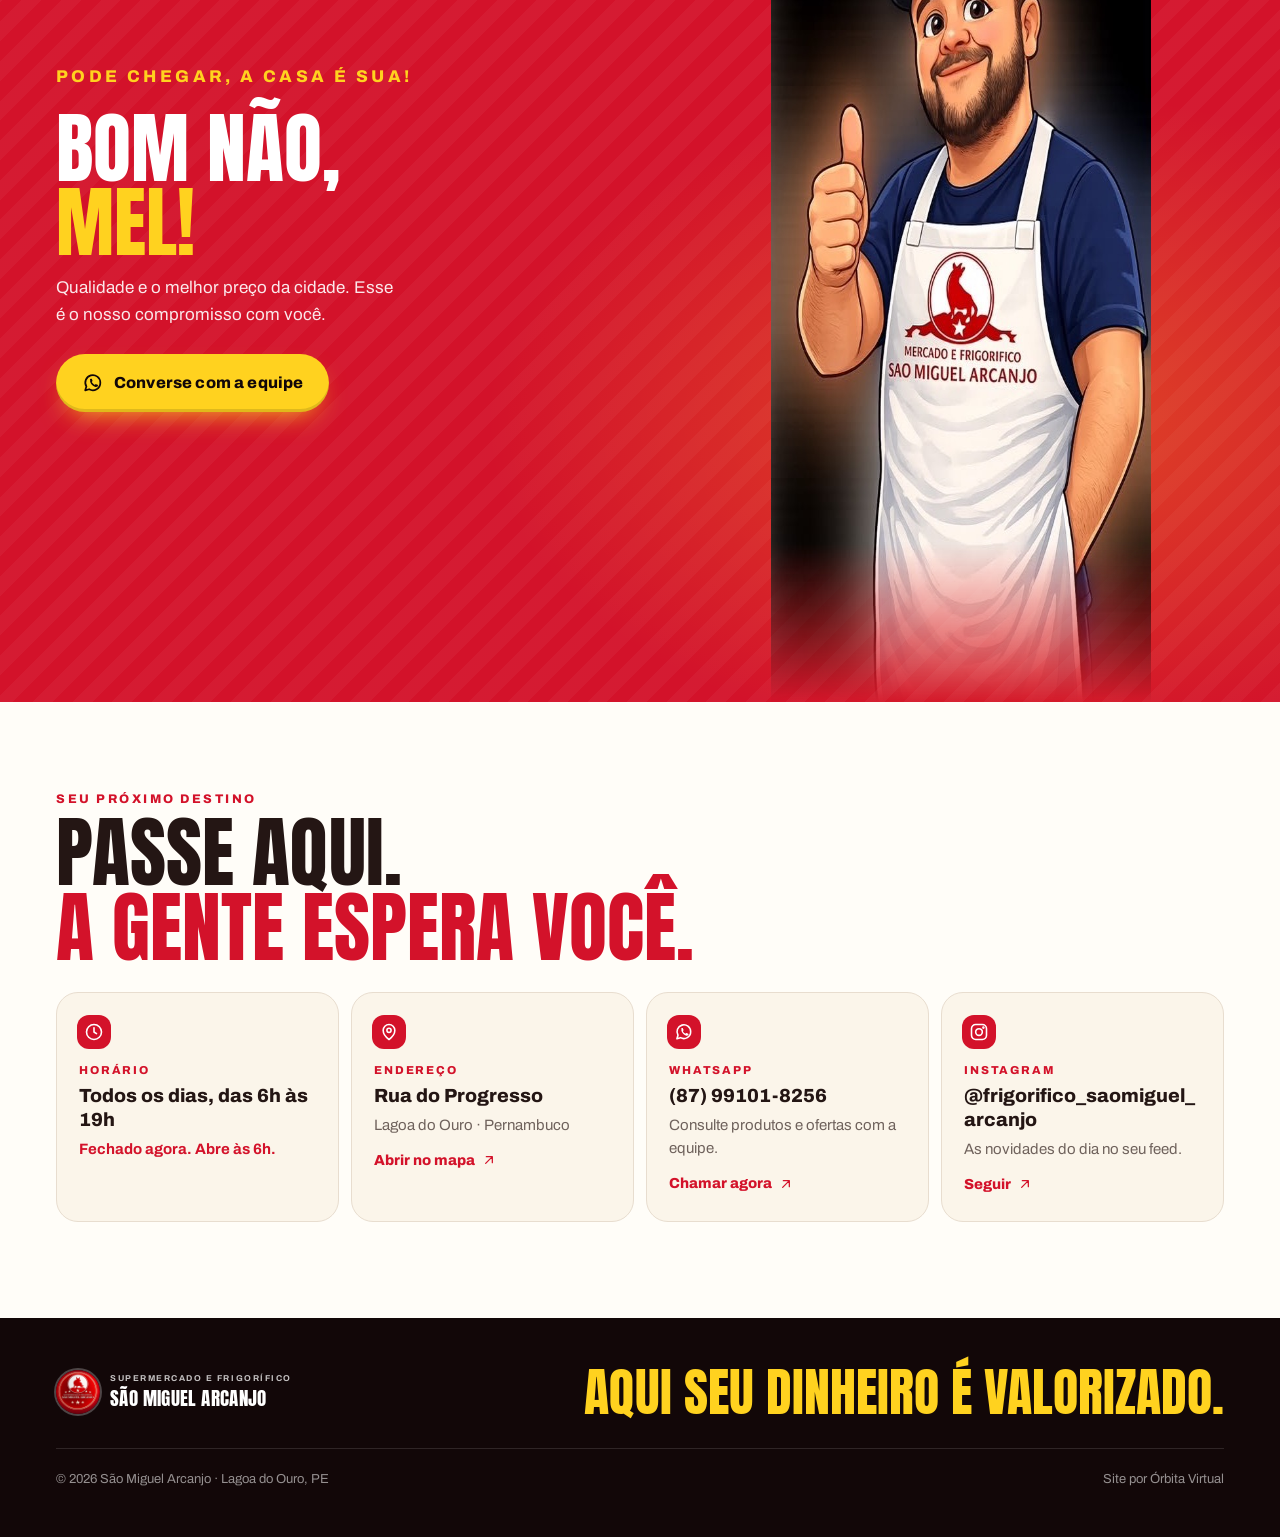
==== commit 182ec6bd: "Novo visual: encarte grande em destaque, pensado para o celular - Encarte aparece inteiro e na largu" ====
--- a/index.html
+++ b/index.html
@@ -1,27 +1,232 @@
 <!doctype html>
 <html lang="pt-BR">
 <head>
-<meta charset="utf-8"><meta name="viewport" content="width=device-width,initial-scale=1"><meta name="theme-color" content="#a80f1e">
-<title>São Miguel Arcanjo — Aqui seu dinheiro é valorizado</title>
-<meta name="description" content="Supermercado e Frigorífico São Miguel Arcanjo em Lagoa do Ouro, PE. Açougue, padaria, hortifruti e supermercado. Todos os dias, das 6h às 19h.">
-<meta property="og:title" content="São Miguel Arcanjo — Bom não, mel!"><meta property="og:description" content="Qualidade, variedade e economia para sua família. Todos os dias, das 6h às 19h, em Lagoa do Ouro."><meta property="og:type" content="website"><meta property="og:image" content="https://yotucroni95-droid.github.io/s-omiguelarcanjosite/assets/marca.jpg"><link rel="icon" href="assets/marca.jpg"><link rel="stylesheet" href="style.css"><script type="module" src="app.js?v=fds-20261113"></script>
+<meta charset="utf-8">
+<meta name="viewport" content="width=device-width,initial-scale=1,viewport-fit=cover">
+<meta name="theme-color" content="#120708">
+<title>São Miguel Arcanjo · Aqui seu dinheiro é valorizado</title>
+<meta name="description" content="Supermercado e Frigorífico São Miguel Arcanjo em Lagoa do Ouro, PE. Encarte de ofertas da semana, açougue, padaria, hortifruti e supermercado. Todos os dias, das 6h às 19h.">
+<meta property="og:title" content="São Miguel Arcanjo · Ofertas da semana">
+<meta property="og:description" content="Veja o encarte de ofertas do São Miguel Arcanjo. Todos os dias, das 6h às 19h, em Lagoa do Ouro.">
+<meta property="og:type" content="website">
+<meta property="og:image" content="https://yotucroni95-droid.github.io/s-omiguelarcanjosite/assets/marca.jpg">
+<link rel="icon" href="assets/marca.jpg">
+<link rel="apple-touch-icon" href="assets/marca.jpg">
+<link rel="preconnect" href="https://fonts.googleapis.com">
+<link rel="preconnect" href="https://fonts.gstatic.com" crossorigin>
+<link href="https://fonts.googleapis.com/css2?family=Anton&family=Archivo:wght@400;500;600;700;800;900&display=swap" rel="stylesheet">
+<link rel="stylesheet" href="style.css?v=20261116">
+<script>document.documentElement.classList.add('js')</script>
+<script type="module" src="app.js?v=20261116"></script>
 </head>
 <body>
-<svg class="svg-defs" aria-hidden="true"><defs><symbol id="arrow" viewBox="0 0 24 24"><path d="M5 12h14M13 6l6 6-6 6"/></symbol><symbol id="up-right" viewBox="0 0 24 24"><path d="m6 18 12-12M6 6h12v12"/></symbol><symbol id="clock" viewBox="0 0 24 24"><circle cx="12" cy="12" r="9"/><path d="M12 6v6l4 2"/></symbol><symbol id="pin" viewBox="0 0 24 24"><path d="M19 10c0 6-7 11-7 11S5 16 5 10a7 7 0 1 1 14 0Z"/><circle cx="12" cy="10" r="2"/></symbol><symbol id="spark" viewBox="0 0 24 24"><path d="M12 1v22M1 12h22M4 4l16 16M4 20 20 4"/></symbol><symbol id="whatsapp" viewBox="0 0 24 24"><path d="M20 11.5a8 8 0 0 1-12 7L3 20l1.5-5A8 8 0 1 1 20 11.5Z"/><path d="M8 7c0 5 4 8 8 8l1-2-3-1-1 1-3-3 1-1-1-3Z"/></symbol></defs></svg>
+<svg class="svg-defs" aria-hidden="true"><defs>
+  <symbol id="arrow" viewBox="0 0 24 24"><path d="M5 12h14M13 6l6 6-6 6"/></symbol>
+  <symbol id="down" viewBox="0 0 24 24"><path d="M12 5v14M6 13l6 6 6-6"/></symbol>
+  <symbol id="up-right" viewBox="0 0 24 24"><path d="m7 17 10-10M8 7h9v9"/></symbol>
+  <symbol id="clock" viewBox="0 0 24 24"><circle cx="12" cy="12" r="9"/><path d="M12 7v5l3 2"/></symbol>
+  <symbol id="pin" viewBox="0 0 24 24"><path d="M19 10c0 6-7 11-7 11S5 16 5 10a7 7 0 1 1 14 0Z"/><circle cx="12" cy="10" r="2.5"/></symbol>
+  <symbol id="star" viewBox="0 0 24 24"><path d="m12 2.5 2.9 6 6.6.9-4.8 4.6 1.2 6.5L12 17.4l-5.9 3.1 1.2-6.5L2.5 9.4l6.6-.9z"/></symbol>
+  <symbol id="share" viewBox="0 0 24 24"><circle cx="18" cy="5" r="2.6"/><circle cx="6" cy="12" r="2.6"/><circle cx="18" cy="19" r="2.6"/><path d="m8.3 10.8 7.4-4.4M8.3 13.2l7.4 4.4"/></symbol>
+  <symbol id="expand" viewBox="0 0 24 24"><path d="M4 9V4h5M20 9V4h-5M4 15v5h5M20 15v5h-5"/></symbol>
+  <symbol id="instagram" viewBox="0 0 24 24"><rect x="3" y="3" width="18" height="18" rx="5"/><circle cx="12" cy="12" r="4"/><circle cx="17.3" cy="6.7" r=".6" fill="currentColor"/></symbol>
+  <symbol id="whatsapp" viewBox="0 0 24 24"><path d="M20 11.6a8.2 8.2 0 0 1-12.2 7.2L3.5 20l1.3-4.1A8.2 8.2 0 1 1 20 11.6Z"/><path d="M8.6 8.2c.2-.6.6-.9 1-.9h.6c.2 0 .4.1.5.4l.7 1.7c.1.2 0 .5-.1.7l-.5.6c-.1.2-.1.4 0 .6.6 1.1 1.5 2 2.6 2.6.2.1.4.1.6 0l.6-.5c.2-.2.5-.2.7-.1l1.7.7c.3.1.4.3.4.5v.6c0 .5-.3.9-.9 1.1-.6.2-1.4.3-2.4-.1-2.3-.8-4.2-2.7-5-5-.4-1-.3-1.8-.1-2.4Z" fill="currentColor" stroke="none"/></symbol>
+  <symbol id="close" viewBox="0 0 24 24"><path d="M6 6l12 12M18 6 6 18"/></symbol>
+</defs></svg>
+
 <a class="skip" href="#principal">Pular para o conteúdo</a>
-<div class="topbar"><span><svg class="icon"><use href="#clock"/></svg> Todos os dias, das <strong>6h às 19h</strong></span><span>Lagoa do Ouro · Pernambuco</span></div>
-<header><a class="brand" href="#inicio" aria-label="São Miguel Arcanjo, início"><img src="assets/marca.jpg" alt=""><span><small>SUPERMERCADO E FRIGORÍFICO</small>SÃO MIGUEL ARCANJO</span></a><nav aria-label="Navegação principal"><a href="#setores">Nossos setores</a><a href="#ofertas">Ofertas</a><a href="#loja">A loja</a><a href="#visite">Como chegar</a></nav><a class="button red header-cta" href="https://wa.me/5587991018256"><svg class="icon"><use href="#whatsapp"/></svg> Atendimento</a><button class="menu-toggle" aria-expanded="false" aria-controls="mobile-menu" aria-label="Abrir menu"><span></span><span></span></button></header>
-<nav id="mobile-menu" aria-label="Navegação no celular" hidden><a href="#setores">Nossos setores</a><a href="#ofertas">Ofertas e novidades</a><a href="#loja">Conheça a loja</a><a href="#visite">Horários e localização</a></nav>
+
+<header class="top" id="topo">
+  <a class="brand" href="#inicio" aria-label="São Miguel Arcanjo, início">
+    <img src="assets/marca.jpg" alt="" width="44" height="44">
+    <span><small>Supermercado e Frigorífico</small>São Miguel Arcanjo</span>
+  </a>
+  <nav class="nav" aria-label="Navegação principal">
+    <a href="#ofertas">Encarte</a><a href="#setores">Setores</a><a href="#loja">A loja</a><a href="#visite">Como chegar</a>
+  </nav>
+  <a class="btn btn-red btn-sm top-cta" href="#ofertas" data-cta-ofertas><svg class="icon"><use href="#star"/></svg><span>Ofertas</span></a>
+</header>
+
 <main id="principal">
-<section class="hero" id="inicio"><div class="hero-copy"><p class="eyebrow"><span class="dot"></span> O MELHOR DO BRASIL É AQUI.</p><h1>Aqui seu<br>dinheiro é<br><em>valorizado.</em></h1><p class="hero-intro">Qualidade na sua mesa. Economia na sua compra.<br>Um supermercado completo, pertinho de você.</p><div class="actions"><a class="button red" href="#ofertas">Confira as novidades <svg class="icon"><use href="#arrow"/></svg></a><a class="plain-link" href="https://wa.me/5587991018256">Fale com a gente <svg class="icon"><use href="#up-right"/></svg></a></div><div class="hero-note"><svg class="icon"><use href="#clock"/></svg><span>De domingo a domingo.<br><strong>Das 6h às 19h, esperamos você.</strong></span></div></div><div class="hero-visual"><img class="hero-photo" src="assets/loja.jpg" alt="Clientes no açougue do São Miguel Arcanjo" fetchpriority="high"><div class="photo-shade"></div><div class="hero-stamp"><svg class="icon"><use href="#spark"/></svg><span>BOM NÃO,<br><b>MEL!</b></span></div><div class="photo-caption"><span>DA NOSSA LOJA<br>PARA A SUA FAMÍLIA.</span><svg class="icon"><use href="#up-right"/></svg></div></div></section>
-<div class="ticker" aria-label="Supermercado, açougue, padaria e hortifruti"><div aria-hidden="true">SUPERMERCADO <span>✦</span> AÇOUGUE <span>✦</span> PADARIA <span>✦</span> HORTIFRUTI <span>✦</span> SUPERMERCADO <span>✦</span> AÇOUGUE <span>✦</span> PADARIA <span>✦</span> HORTIFRUTI <span>✦</span></div></div>
-<section class="section departments" id="setores"><div class="section-heading"><div><p class="eyebrow">TUDO EM UM SÓ LUGAR</p><h2>Sua lista completa.<br><em>Sua família satisfeita.</em></h2></div><p>Da primeira refeição ao almoço de domingo,<br>encontre o que precisa para o seu dia.</p></div><div class="department-grid"><article class="department photo-card"><img src="assets/acougue.jpg" alt="Balcão de atendimento do açougue" loading="lazy"><div><span class="tag">01 / AÇOUGUE</span><h3>O sabor começa<br>na escolha.</h3><p>Para a comida de casa e o churrasco com a família.</p></div></article><article class="department photo-card"><img src="assets/hortifruti.jpg" alt="Clientes escolhendo frutas e verduras no hortifruti" loading="lazy"><div><span class="tag">02 / HORTIFRUTI</span><h3>Mais cor.<br>Mais vida à mesa.</h3><p>Frutas, verduras e legumes para as suas receitas.</p></div></article><article class="department photo-card bakery"><img src="assets/padaria.jpg" alt="Pães dourados em uma cesta da padaria" loading="lazy"><div><span class="tag">03 / PADARIA</span><h3>O seu dia merece<br>um bom começo.</h3><p>Da padaria para os momentos mais gostosos do dia.</p></div></article><article class="department photo-card grocery"><img src="assets/mercado.jpg" alt="Clientes na área de caixas do supermercado" loading="lazy"><div><span class="tag">04 / SUPERMERCADO</span><h3>O que sua casa<br>precisa, por aqui.</h3><p>Variedade e economia para completar a sua compra.</p></div></article></div><p class="photo-note">Registros da nossa loja. Preços em fotografias são históricos. Consulte as ofertas vigentes com a equipe.</p></section>
-<section class="offers section" id="ofertas"><div class="offers-heading"><p class="eyebrow">ECONOMIA QUE RENOVA A SEMANA</p><h2>Alô, pai de família.<br>Alô, mãe de família.<br><em>Olha a oportunidade!</em></h2></div><div class="offers-panel"><span class="pill">PROMOÇÕES TODA SEMANA</span><h3>Uma boa compra<br>começa por aqui.</h3><p>Acompanhe as novidades e promoções no nosso Instagram. Quer consultar uma oferta? Nossa equipe atende você pelo WhatsApp.</p><div id="flyers" hidden><h4>Encartes em destaque</h4><div id="flyer-list"></div></div><a class="button red" href="https://www.instagram.com/frigorifico_saomiguel_arcanjo/" target="_blank" rel="noopener noreferrer">Ver novidades no Instagram <svg class="icon"><use href="#up-right"/></svg></a><a class="plain-link" href="https://wa.me/5587991018256?text=Ol%C3%A1!%20Gostaria%20de%20consultar%20as%20ofertas%20do%20S%C3%A3o%20Miguel%20Arcanjo.">Consultar ofertas pelo WhatsApp <svg class="icon"><use href="#arrow"/></svg></a></div></section>
-<section class="section about" id="loja"><div class="about-images"><img src="assets/loja.jpg" alt="Movimento de clientes no supermercado São Miguel Arcanjo" loading="lazy"><img src="assets/hortifruti.jpg" alt="O setor de hortifruti da loja" loading="lazy"><span class="image-label">SÃO MIGUEL ARCANJO<br><b>FAZ PARTE DO SEU DIA.</b></span></div><div class="about-copy"><p class="eyebrow">DE LAGOA DO OURO, PARA VOCÊ</p><h2>Gente de perto.<br><em>Cuidado de verdade.</em></h2><p>O São Miguel Arcanjo reúne supermercado, frigorífico, padaria e hortifruti para acompanhar a rotina da sua família.</p><p>Aqui, a conversa acontece no balcão, a escolha passa pelo cuidado e a economia faz parte da compra. É assim que a gente recebe você, todos os dias.</p><div class="about-line"><strong>Qualidade e o melhor preço da cidade.</strong><span>Esse é o nosso compromisso com você.</span></div><a class="plain-link" href="#visite">Venha conhecer a nossa loja <svg class="icon"><use href="#arrow"/></svg></a></div></section>
-<section class="mascot-section"><div class="mascot-photo"><img src="assets/mascote.jpg" alt="Mascote do São Miguel Arcanjo, de boné e avental, fazendo sinal de positivo" loading="lazy"></div><div class="mascot-copy"><p class="eyebrow">PODE CHEGAR, A CASA É SUA!</p><h2>Bom não,<br><em>mel!</em></h2><p>O melhor do Brasil tem um lugar<br>especial na sua rotina.</p><a class="button cream" href="https://wa.me/5587991018256">Converse com a nossa equipe <svg class="icon"><use href="#whatsapp"/></svg></a></div><svg class="mascot-spark icon" aria-hidden="true"><use href="#spark"/></svg></section>
-<section class="section visit" id="visite"><div><p class="eyebrow">SEU PRÓXIMO DESTINO</p><h2>Passe aqui.<br><em>A gente espera você.</em></h2><p>Faça sua compra com calma, encontre variedade<br>e leve mais economia para casa.</p></div><div class="visit-details"><div class="detail"><svg class="icon"><use href="#clock"/></svg><div><small>HORÁRIO DE FUNCIONAMENTO</small><h3>Todos os dias, das 6h às 19h.</h3><p>De segunda a domingo.</p></div></div><div class="detail"><svg class="icon"><use href="#pin"/></svg><div><small>ONDE ESTAMOS</small><h3>Rua do Progresso</h3><p>Lagoa do Ouro · Pernambuco</p><a class="plain-link" href="https://www.google.com/maps/search/?api=1&query=Supermercado%20e%20Frigor%C3%ADfico%20S%C3%A3o%20Miguel%20Arcanjo%20Rua%20do%20Progresso%20Lagoa%20do%20Ouro%20PE" target="_blank" rel="noopener noreferrer">Buscar no mapa <svg class="icon"><use href="#up-right"/></svg></a></div></div><div class="detail"><svg class="icon"><use href="#whatsapp"/></svg><div><small>FALE COM A GENTE</small><h3><a href="https://wa.me/5587991018256">(87) 99101-8256</a></h3><p>Consulte produtos e ofertas com nossa equipe.</p></div></div></div></section>
-<section class="social-strip"><p>As novidades da semana<br><strong>também estão no seu feed.</strong></p><a href="https://www.instagram.com/frigorifico_saomiguel_arcanjo/" target="_blank" rel="noopener noreferrer">Siga @frigorifico_saomiguel_arcanjo <svg class="icon"><use href="#up-right"/></svg></a></section>
-</main><footer><a class="brand" href="#inicio"><img src="assets/marca.jpg" alt=""><span><small>SUPERMERCADO E FRIGORÍFICO</small>SÃO MIGUEL ARCANJO</span></a><p>Aqui seu dinheiro é valorizado.</p><a href="#inicio" class="plain-link">Voltar ao topo <svg class="icon"><use href="#up-right"/></svg></a><div class="footer-bottom"><span>© <span id="year">2026</span> São Miguel Arcanjo.</span><span>Lagoa do Ouro, Pernambuco.</span></div></footer>
-<a class="floating-whatsapp" href="https://wa.me/5587991018256" aria-label="Atendimento pelo WhatsApp"><svg class="icon"><use href="#whatsapp"/></svg><span>Fale com a gente</span></a>
-<dialog id="flyer-dialog" aria-labelledby="flyer-dialog-title"><div class="dialog-head"><h2 id="flyer-dialog-title">Encarte de ofertas</h2><button id="close-flyer" aria-label="Fechar encarte">Fechar ×</button></div><p id="flyer-validity"></p><img id="flyer-image" alt=""><a id="flyer-original" target="_blank" rel="noopener">Abrir imagem em tamanho original</a></dialog>
-</body></html>
+
+<!-- ============ TOPO ============ -->
+<section class="hero" id="inicio">
+  <img class="hero-bg" src="assets/loja.jpg" alt="" fetchpriority="high">
+  <div class="hero-shade"></div>
+  <div class="hero-in">
+    <p class="status" data-status><span class="status-dot"></span><span data-status-txt>Todos os dias, das 6h às 19h</span></p>
+    <h1 class="hero-title">
+      <span class="line"><span>Aqui seu</span></span>
+      <span class="line"><span>dinheiro é</span></span>
+      <span class="line"><span class="hl">valorizado.</span></span>
+    </h1>
+    <p class="hero-sub">Açougue, padaria, hortifruti e supermercado completo em Lagoa do Ouro.</p>
+    <div class="hero-actions">
+      <a class="btn btn-yellow btn-lg" href="#ofertas" data-hero-cta>
+        <span data-hero-cta-txt>Ver o encarte da semana</span><svg class="icon"><use href="#down"/></svg>
+      </a>
+      <a class="btn btn-ghost btn-lg" href="https://wa.me/5587991018256"><svg class="icon"><use href="#whatsapp"/></svg>Fale com a gente</a>
+    </div>
+  </div>
+  <div class="hero-stamp" aria-hidden="true"><span>Bom não,</span><b>mel!</b></div>
+</section>
+
+<!-- ============ ENCARTE ============ -->
+<section class="ofertas" id="ofertas" aria-labelledby="ofertas-titulo">
+  <div class="ofertas-head">
+    <p class="kicker"><svg class="icon"><use href="#star"/></svg> Encarte de ofertas</p>
+    <h2 id="ofertas-titulo" data-ofertas-titulo>Ofertas da semana</h2>
+    <div class="validade" data-validade hidden>
+      <span data-validade-txt></span>
+      <span class="countdown" data-countdown aria-live="off"></span>
+    </div>
+  </div>
+
+  <!-- Com encarte no ar -->
+  <div class="encarte" data-encarte hidden>
+    <div class="paginas-nav" data-paginas-nav hidden></div>
+    <div class="paginas" data-paginas></div>
+    <div class="encarte-acoes">
+      <button class="btn btn-yellow btn-lg" type="button" data-compartilhar><svg class="icon"><use href="#share"/></svg>Mandar o encarte pra alguém</button>
+      <a class="btn btn-ghost btn-lg" href="https://wa.me/5587991018256?text=Ol%C3%A1!%20Vi%20o%20encarte%20no%20site%20e%20quero%20consultar%20uma%20oferta." ><svg class="icon"><use href="#whatsapp"/></svg>Consultar pelo WhatsApp</a>
+    </div>
+    <p class="encarte-nota">Aceitamos Pix, à vista, cartão de crédito e débito ou transferência. Confira a validade de cada encarte.</p>
+  </div>
+
+  <!-- Sem encarte no ar -->
+  <div class="sem-encarte" data-sem-encarte>
+    <div class="sem-card">
+      <img src="assets/mascote-recorte.jpg" alt="Mascote do São Miguel Arcanjo fazendo sinal de positivo" loading="lazy" width="580" height="880">
+      <div>
+        <h3>O próximo encarte já já sai do forno.</h3>
+        <p>Enquanto isso, as novidades do dia estão no nosso Instagram, e a equipe consulta qualquer preço pelo WhatsApp.</p>
+        <div class="sem-acoes">
+          <a class="btn btn-yellow" href="https://www.instagram.com/frigorifico_saomiguel_arcanjo/" target="_blank" rel="noopener noreferrer"><svg class="icon"><use href="#instagram"/></svg>Ver no Instagram</a>
+          <a class="btn btn-ghost" href="https://wa.me/5587991018256?text=Ol%C3%A1!%20Gostaria%20de%20consultar%20as%20ofertas%20do%20S%C3%A3o%20Miguel%20Arcanjo."><svg class="icon"><use href="#whatsapp"/></svg>Consultar preço</a>
+        </div>
+      </div>
+    </div>
+  </div>
+</section>
+
+<div class="ticker" aria-hidden="true"><div class="ticker-track">
+  <span>Supermercado</span><i>✦</i><span>Açougue</span><i>✦</i><span>Padaria</span><i>✦</i><span>Hortifruti</span><i>✦</i><span>Frigorífico</span><i>✦</i>
+  <span>Supermercado</span><i>✦</i><span>Açougue</span><i>✦</i><span>Padaria</span><i>✦</i><span>Hortifruti</span><i>✦</i><span>Frigorífico</span><i>✦</i>
+</div></div>
+
+<!-- ============ SETORES ============ -->
+<section class="setores" id="setores" aria-labelledby="setores-titulo">
+  <div class="sec-head reveal">
+    <p class="kicker dark">Tudo em um só lugar</p>
+    <h2 id="setores-titulo">Sua lista completa.<br><em>Sua família satisfeita.</em></h2>
+  </div>
+  <div class="setor-trilho" data-trilho>
+    <article class="setor reveal">
+      <img src="assets/acougue.jpg" alt="Balcão de atendimento do açougue" loading="lazy">
+      <div class="setor-txt"><span class="setor-n">01</span><h3>Açougue</h3><p>O sabor começa na escolha. Para a comida de casa e o churrasco de domingo.</p></div>
+    </article>
+    <article class="setor reveal">
+      <img src="assets/hortifruti.jpg" alt="Clientes escolhendo frutas e verduras" loading="lazy">
+      <div class="setor-txt"><span class="setor-n">02</span><h3>Hortifruti</h3><p>Mais cor e mais vida na mesa. Frutas, verduras e legumes.</p></div>
+    </article>
+    <article class="setor reveal">
+      <img src="assets/padaria.jpg" alt="Pães dourados em uma cesta da padaria" loading="lazy">
+      <div class="setor-txt"><span class="setor-n">03</span><h3>Padaria</h3><p>Seu dia merece um bom começo, quentinho.</p></div>
+    </article>
+    <article class="setor reveal">
+      <img src="assets/mercado.jpg" alt="Clientes na área de caixas do supermercado" loading="lazy">
+      <div class="setor-txt"><span class="setor-n">04</span><h3>Supermercado</h3><p>O que a sua casa precisa, com variedade e economia.</p></div>
+    </article>
+  </div>
+  <div class="trilho-dots" data-trilho-dots aria-hidden="true"><i></i><i></i><i></i><i></i></div>
+  <p class="foto-nota">Fotos da nossa loja. Preços que aparecem em fotos são antigos: confira as ofertas no encarte ou com a equipe.</p>
+</section>
+
+<!-- ============ A LOJA ============ -->
+<section class="loja" id="loja" aria-labelledby="loja-titulo">
+  <div class="loja-fotos reveal">
+    <img class="f1" src="assets/loja.jpg" alt="Movimento de clientes no açougue" loading="lazy">
+    <img class="f2" src="assets/hortifruti.jpg" alt="Setor de hortifruti" loading="lazy">
+    <span class="loja-selo">Lagoa do Ouro<br><b>PE</b></span>
+  </div>
+  <div class="loja-txt reveal">
+    <p class="kicker dark">De Lagoa do Ouro, para você</p>
+    <h2 id="loja-titulo">Gente de perto.<br><em>Cuidado de verdade.</em></h2>
+    <p>O São Miguel Arcanjo reúne supermercado, frigorífico, padaria e hortifruti para acompanhar a rotina da sua família.</p>
+    <p>Aqui a conversa acontece no balcão, a escolha passa pelo cuidado e a economia faz parte da compra.</p>
+    <ul class="selos">
+      <li><b>7 dias</b><span>por semana</span></li>
+      <li><b>6h–19h</b><span>abre cedinho</span></li>
+      <li><b>4 setores</b><span>numa compra só</span></li>
+    </ul>
+  </div>
+</section>
+
+<!-- ============ MASCOTE ============ -->
+<section class="mascote" aria-label="Bom não, mel!">
+  <div class="mascote-txt reveal">
+    <p class="kicker">Pode chegar, a casa é sua!</p>
+    <h2>Bom não,<br><em>mel!</em></h2>
+    <p>Qualidade e o melhor preço da cidade. Esse é o nosso compromisso com você.</p>
+    <a class="btn btn-yellow btn-lg" href="https://wa.me/5587991018256"><svg class="icon"><use href="#whatsapp"/></svg>Converse com a equipe</a>
+  </div>
+  <img class="mascote-img reveal" src="assets/mascote-recorte.jpg" alt="Mascote do São Miguel Arcanjo, de boné e avental, fazendo sinal de positivo" loading="lazy" width="580" height="880">
+</section>
+
+<!-- ============ VISITE ============ -->
+<section class="visite" id="visite" aria-labelledby="visite-titulo">
+  <div class="sec-head reveal">
+    <p class="kicker dark">Seu próximo destino</p>
+    <h2 id="visite-titulo">Passe aqui.<br><em>A gente espera você.</em></h2>
+  </div>
+  <div class="cards">
+    <div class="card reveal">
+      <svg class="icon"><use href="#clock"/></svg>
+      <small>Horário</small>
+      <h3>Todos os dias, das 6h às 19h</h3>
+      <p class="card-status" data-status-card>De segunda a domingo.</p>
+    </div>
+    <a class="card reveal" href="https://www.google.com/maps/search/?api=1&query=Supermercado%20e%20Frigor%C3%ADfico%20S%C3%A3o%20Miguel%20Arcanjo%20Rua%20do%20Progresso%20Lagoa%20do%20Ouro%20PE" target="_blank" rel="noopener noreferrer">
+      <svg class="icon"><use href="#pin"/></svg>
+      <small>Endereço</small>
+      <h3>Rua do Progresso</h3>
+      <p>Lagoa do Ouro · Pernambuco</p>
+      <span class="card-link">Abrir no mapa <svg class="icon"><use href="#up-right"/></svg></span>
+    </a>
+    <a class="card reveal" href="https://wa.me/5587991018256">
+      <svg class="icon"><use href="#whatsapp"/></svg>
+      <small>WhatsApp</small>
+      <h3>(87) 99101-8256</h3>
+      <p>Consulte produtos e ofertas com a equipe.</p>
+      <span class="card-link">Chamar agora <svg class="icon"><use href="#up-right"/></svg></span>
+    </a>
+    <a class="card reveal" href="https://www.instagram.com/frigorifico_saomiguel_arcanjo/" target="_blank" rel="noopener noreferrer">
+      <svg class="icon"><use href="#instagram"/></svg>
+      <small>Instagram</small>
+      <h3>@frigorifico_saomiguel_arcanjo</h3>
+      <p>As novidades do dia no seu feed.</p>
+      <span class="card-link">Seguir <svg class="icon"><use href="#up-right"/></svg></span>
+    </a>
+  </div>
+</section>
+
+</main>
+
+<footer class="rodape">
+  <a class="brand" href="#inicio"><img src="assets/marca.jpg" alt="" width="44" height="44"><span><small>Supermercado e Frigorífico</small>São Miguel Arcanjo</span></a>
+  <p>Aqui seu dinheiro é valorizado.</p>
+  <div class="rodape-baixo"><span>© <span id="ano">2026</span> São Miguel Arcanjo · Lagoa do Ouro, PE</span><a href="https://yotucroni95-droid.github.io/orbitavirtual/">Site por Órbita Virtual</a></div>
+</footer>
+
+<a class="zap" href="https://wa.me/5587991018256" aria-label="Atendimento pelo WhatsApp"><svg class="icon"><use href="#whatsapp"/></svg></a>
+
+<dialog class="visor" id="visor" aria-label="Encarte em tela cheia">
+  <div class="visor-barra">
+    <span data-visor-titulo>Encarte</span>
+    <button type="button" class="visor-fechar" data-visor-fechar aria-label="Fechar"><svg class="icon"><use href="#close"/></svg></button>
+  </div>
+  <div class="visor-area" data-visor-area><img data-visor-img alt=""></div>
+  <p class="visor-dica">Toque duas vezes para aproximar. Use dois dedos para dar zoom.</p>
+</dialog>
+</body>
+</html>
--- a/style.css
+++ b/style.css
@@ -1,45 +1,261 @@
-@import url('https://fonts.googleapis.com/css2?family=DM+Sans:wght@400;500;600;700&family=Manrope:wght@400;500;600;700;800&display=swap');
-:root{--red:#ab1223;--darkred:#690d18;--cream:#fbf7ee;--ink:#2e211e;--muted:#776d65;--gold:#f1cf7d}*{box-sizing:border-box}html{scroll-behavior:smooth;scroll-padding-top:25px}body{margin:0;font-family:'DM Sans',sans-serif;color:var(--ink);background:var(--cream)}a{color:inherit;text-decoration:none}button{font:inherit;cursor:pointer}img{max-width:100%;display:block}a,button{-webkit-tap-highlight-color:transparent}a:focus-visible,button:focus-visible{outline:3px solid #ac7719;outline-offset:5px}.svg-defs{position:absolute;width:0;height:0;overflow:hidden}.icon{width:22px;height:22px;fill:none;stroke:currentColor;stroke-width:1.6;stroke-linecap:round;stroke-linejoin:round;flex-shrink:0;vertical-align:middle}.topbar{background:var(--red);color:#fff5de;padding:11px 5%;display:flex;justify-content:space-between;font-size:11px;letter-spacing:.3px}.topbar>span:first-child{display:flex;align-items:center;gap:7px}.topbar .icon{width:14px;height:14px}header{display:flex;align-items:center;justify-content:space-between;padding:23px 5%;gap:24px;border-bottom:1px solid #e7ded1}.brand{display:flex;align-items:center;gap:11px;font:800 16px Manrope,sans-serif;letter-spacing:-.4px;color:var(--red)}.brand img{width:55px;height:55px;object-fit:cover;border-radius:50%}.brand small{display:block;font:600 7px 'DM Sans',sans-serif;letter-spacing:1.7px;margin-bottom:4px}nav{display:flex;gap:26px;font-size:12px;font-weight:600}nav a:hover{color:var(--red)}.button{display:inline-flex;align-items:center;justify-content:center;gap:20px;padding:17px 22px;border-radius:6px;font-size:12px;font-weight:700;transition:transform .2s,box-shadow .2s}.button:hover{transform:translateY(-3px);box-shadow:0 8px 20px #690d1820}.red{background:var(--red);color:white}.cream{background:var(--cream);color:var(--red)}.header-cta{padding:13px 17px;gap:10px}.menu-toggle{display:none}.hero{display:grid;grid-template-columns:1fr 1fr;min-height:680px}.hero-copy{padding:75px 8% 60px 10%}.eyebrow{font-size:9px;letter-spacing:2px;font-weight:700;color:var(--red);line-height:1.7}.dot{display:inline-block;width:6px;height:6px;background:var(--red);border-radius:50%;margin-right:7px}h1,h2,h3,p{margin-top:0}h1,h2,h3{font-family:Manrope,sans-serif;font-weight:600;letter-spacing:-.055em}h1{font-size:clamp(62px,6.4vw,100px);line-height:1.02;margin:28px 0}em{font-family:Georgia,serif;font-weight:400;color:var(--red)}.hero-intro{font-size:14px;line-height:1.9;color:var(--muted)}.actions{display:flex;align-items:center;gap:24px;margin-top:28px}.plain-link{display:inline-flex;align-items:center;gap:12px;font-size:12px;font-weight:600}.plain-link:hover{text-decoration:underline;text-underline-offset:4px}.hero-note{display:flex;align-items:center;gap:12px;border-top:1px solid #e3dace;margin-top:36px;padding-top:24px;font-size:10px;line-height:1.7;color:var(--muted)}.hero-note strong{font-weight:500;color:var(--ink)}.hero-visual{position:relative;margin:25px 30px 25px 0;border-radius:6px 6px 100px 6px;isolation:isolate}.hero-photo{height:100%;width:100%;object-fit:cover;position:absolute;border-radius:inherit;object-position:50% 43%}.photo-shade{position:absolute;inset:0;background:linear-gradient(transparent 45%,#28090dc4);border-radius:inherit}.hero-stamp{position:absolute;right:25px;top:30px;background:var(--gold);border-radius:50%;width:125px;height:125px;display:flex;flex-direction:column;align-items:center;justify-content:center;transform:rotate(9deg);color:var(--darkred);box-shadow:0 5px 20px #0002;font:600 11px Manrope,sans-serif;text-align:center}.hero-stamp b{font-size:34px;line-height:1.1;letter-spacing:-2px}.hero-stamp .icon{width:19px;height:19px;margin-bottom:6px;animation:spin 25s linear infinite}.photo-caption{position:absolute;bottom:35px;left:30px;right:45px;display:flex;justify-content:space-between;align-items:center;color:white;font-size:11px;letter-spacing:2px;line-height:1.7}.photo-caption>.icon{width:36px;height:36px}.ticker{background:var(--red);color:var(--cream);padding:22px 0;overflow:hidden}.ticker>div{width:max-content;white-space:nowrap;font:700 17px Manrope,sans-serif;letter-spacing:1px;animation:marquee 35s linear infinite}.ticker span{margin:0 35px;color:var(--gold)}.section{padding:95px 6%}h2{font-size:clamp(35px,4vw,62px);line-height:1.15;margin:16px 0 25px}.section-heading{display:flex;justify-content:space-between;align-items:end;gap:30px;margin-bottom:30px}.section-heading>p{font-size:13px;line-height:1.8;color:var(--muted)}.department-grid{display:grid;grid-template-columns:repeat(4,1fr);gap:16px}.department{min-height:385px;padding:25px;position:relative;border-radius:6px;overflow:hidden;display:flex;flex-direction:column;justify-content:space-between}.tag{font-size:9px;letter-spacing:1.4px;font-weight:700}.department h3{font-size:25px;line-height:1.2;margin-bottom:12px}.department p{font-size:11px;line-height:1.7;margin:0;max-width:230px}.photo-card{color:white;justify-content:end}.photo-card img{position:absolute;inset:0;width:100%;height:100%;object-fit:cover;transition:transform .7s}.photo-card:after{content:'';position:absolute;inset:0;background:linear-gradient(#10080008,#160900d9)}.photo-card>div{position:relative;z-index:1}.photo-card .tag{display:block;margin-bottom:110px}.photo-card:hover img{transform:scale(1.04)}.bakery{background:#eee0c5;color:#674b2e}.grocery{background:#e2e9d9;color:#3e5538}.bread-art,.basket-art{width:150px;max-width:85%;height:135px;margin:10px auto;fill:none;stroke:currentColor;stroke-width:2.2;stroke-linecap:round;stroke-linejoin:round}.photo-note{font-size:10px;color:var(--muted);margin:15px 0 0}.offers{background:#f0e8d9;display:grid;grid-template-columns:1.1fr 1fr;gap:70px;align-items:center;position:relative}.offers-heading h2{font-size:clamp(35px,3.6vw,56px)}.offers-panel{background:var(--cream);border-radius:8px;padding:40px;border:1px solid #e3d7c5;box-shadow:0 15px 35px #77614c08}.pill{display:inline-block;border:1px solid #cfac56;border-radius:30px;padding:8px 12px;font-size:8px;letter-spacing:1.5px;color:#7d5b17}.offers-panel h3{font-size:32px;line-height:1.2;margin:22px 0 15px}.offers-panel>p{font-size:13px;color:var(--muted);line-height:1.8}.offers-panel>.button{display:flex;margin:25px 0 20px}.offers-panel>.plain-link{font-size:11px}.about{display:grid;grid-template-columns:1fr 1fr;gap:75px;align-items:center}.about-images{height:520px;position:relative;padding-right:70px}.about-images>img:first-child{height:86%;width:90%;object-fit:cover;border-radius:6px}.about-images>img:nth-child(2){position:absolute;width:45%;height:57%;object-fit:cover;right:0;bottom:0;border:7px solid var(--cream);border-radius:8px}.image-label{position:absolute;left:15px;bottom:0;font-size:8px;letter-spacing:1.5px;line-height:1.8}.about-copy>p:not(.eyebrow){color:var(--muted);font-size:13px;line-height:1.9}.about-line{padding:22px 0;border-top:1px solid #e2d9ca;border-bottom:1px solid #e2d9ca;margin:25px 0;display:flex;flex-direction:column;gap:7px}.about-line strong{font-size:14px;color:var(--red)}.about-line span{font-size:11px;color:var(--muted)}.mascot-section{background:var(--red);position:relative;display:grid;grid-template-columns:1fr 1fr;gap:60px;overflow:hidden;padding:60px 10% 0;color:var(--cream)}.mascot-photo{position:relative;overflow:hidden;height:490px;border-radius:180px 180px 0 0;max-width:390px;background:#211d1b;align-self:end}.mascot-photo img{position:absolute;width:100%;max-width:none;height:auto;top:-22%;left:0}.mascot-copy{padding:10px 0 65px;z-index:1}.mascot-copy .eyebrow{color:var(--gold)}.mascot-copy h2{font-size:85px;line-height:1.02}.mascot-copy em{color:var(--gold);font-size:1.4em}.mascot-copy p:not(.eyebrow){font-size:15px;line-height:1.8;color:#f2d7d7}.mascot-copy .button{margin-top:15px}.mascot-spark{position:absolute;width:150px;height:150px;right:-25px;top:65px;color:#ffffff16;animation:spin 40s linear infinite}.visit{display:grid;grid-template-columns:1fr 1fr;gap:70px}.visit>div>p:not(.eyebrow){font-size:13px;line-height:1.9;color:var(--muted)}.detail{display:flex;gap:22px;padding:25px 0;border-bottom:1px solid #ded4c6}.detail:first-child{padding-top:0}.detail>.icon{color:var(--red);width:25px;height:25px}.detail small{font-size:8px;letter-spacing:1.6px;color:var(--muted)}.detail h3{font-size:20px;letter-spacing:-.5px;margin:9px 0}.detail p{font-size:12px;color:var(--muted);margin-bottom:10px}.detail .plain-link{font-size:11px;color:var(--red)}.social-strip{padding:35px 6%;background:#eee2c9;display:flex;justify-content:space-between;align-items:center;gap:25px}.social-strip p{font-size:17px;line-height:1.6;margin:0}.social-strip a{display:flex;align-items:center;gap:20px;font-size:12px;font-weight:700;color:var(--red)}footer{padding:45px 6% 28px;background:#31131a;color:#f5e9d8;display:flex;justify-content:space-between;align-items:center;flex-wrap:wrap;gap:30px}footer .brand{color:#f5e9d8}footer>p{font-size:12px;margin:0}footer .plain-link{font-size:10px}.footer-bottom{display:flex;width:100%;justify-content:space-between;border-top:1px solid #ffffff20;padding-top:25px;color:#c8b4b5;font-size:9px}.floating-whatsapp{position:fixed;right:22px;bottom:22px;background:var(--red);border:1px solid #e6b9be;color:white;padding:15px 20px;display:flex;gap:10px;align-items:center;border-radius:40px;box-shadow:0 6px 22px #22000030;font-size:11px;z-index:20}.skip{position:absolute;top:-100px;background:white;color:black;padding:20px;z-index:99}.skip:focus{top:0}[hidden]{display:none!important}#mobile-menu{padding:20px;background:#fffaf0;flex-direction:column;gap:20px;border-bottom:1px solid #e3dace}#flyer-list{display:grid;gap:15px;margin-bottom:20px}.flyer-button{border:1px solid #e2d9ca;background:white;border-radius:5px;padding:10px;color:var(--ink);text-align:left}.flyer-button img{width:100%;max-height:240px;object-fit:contain;margin-bottom:10px}.flyer-button span{display:block;font-size:11px;line-height:1.7}dialog{border:0;border-radius:10px;padding:22px;max-width:min(850px,94vw);max-height:92vh;color:var(--ink);background:var(--cream)}dialog::backdrop{background:#19040adc}.dialog-head{display:flex;justify-content:space-between;align-items:center;gap:15px}.dialog-head h2{font-size:22px;margin:0}.dialog-head button{padding:10px;border:1px solid #d4c8b5;border-radius:5px;background:white}dialog>p,dialog>a{font-size:12px;line-height:1.8}dialog>a{text-decoration:underline;display:block;margin-top:15px}dialog>img{width:100%;height:auto}body.dialog-open{overflow:hidden}@keyframes marquee{to{transform:translateX(-50%)}}@keyframes spin{to{transform:rotate(360deg)}}
-@media(max-width:1100px){header nav{gap:15px;font-size:11px}.brand{font-size:13px}.hero-copy{padding-top:55px;padding-bottom:40px}.actions{gap:15px;align-items:start;flex-direction:column}.department-grid{grid-template-columns:repeat(2,1fr)}.department{min-height:360px}.photo-card .tag{margin-bottom:130px}.offers,.about,.visit{gap:40px}.hero-stamp{width:100px;height:100px}.hero-stamp b{font-size:28px}.mascot-section{padding-left:6%;padding-right:6%;gap:40px}.mascot-copy h2{font-size:70px}.social-strip a{font-size:11px}.offers-panel{padding:30px}}
-@media(max-width:800px){header nav{display:none}.menu-toggle{display:flex;flex-direction:column;gap:6px;background:none;border:1px solid #d7c9b7;border-radius:5px;padding:13px}.menu-toggle span{display:block;width:20px;height:1px;background:var(--red)}header{gap:15px}.header-cta{margin-left:auto}.hero{grid-template-columns:1fr 1fr;min-height:600px}.hero-copy{padding:40px 7% 35px 10%}h1{font-size:62px}.hero-intro{font-size:12px}.hero-visual{margin:20px 20px 20px 0}.hero-stamp{right:15px;top:20px;width:90px;height:90px;font-size:9px}.hero-stamp .icon{width:15px;height:15px}.photo-caption{left:20px;right:20px;font-size:9px}.section{padding:65px 6%}.section-heading{display:block}.section-heading>p br{display:none}.offers{gap:30px;grid-template-columns:1fr}.offers-heading h2 br:nth-child(2){display:none}.about{grid-template-columns:1fr}.about-images{max-width:580px;height:480px}.mascot-section{gap:25px}.mascot-photo{height:390px}.mascot-copy h2{font-size:58px}.mascot-copy .button{font-size:10px;padding:15px;gap:12px}.visit{grid-template-columns:1fr;gap:25px}.social-strip{align-items:start;flex-direction:column}.social-strip a{overflow-wrap:anywhere}.floating-whatsapp span{display:none}.floating-whatsapp{padding:14px}footer>p{display:none}}
-@media(max-width:560px){.topbar{font-size:9px;padding:10px 5%}.topbar>span:last-child{font-size:8px}.brand{font-size:12px}.brand img{width:42px;height:42px}.brand small{font-size:6px;letter-spacing:1px}.header-cta{display:none}header{padding:18px 5%}.menu-toggle{margin-left:auto}.hero{grid-template-columns:1fr;min-height:auto}.hero-copy{padding:40px 6% 28px}h1{font-size:70px;margin:22px 0}.hero-intro{font-size:14px}.hero .eyebrow{font-size:8px}.actions{flex-direction:row;align-items:center;gap:18px;flex-wrap:wrap}.actions .button{font-size:11px;padding:15px 17px;gap:10px}.actions .plain-link{font-size:11px}.hero-note{margin-top:25px;padding-top:20px}.hero-visual{height:410px;margin:0 6% 25px;border-radius:6px 6px 70px 6px}.hero-photo{object-position:center 35%}.hero-stamp{width:108px;height:108px;right:20px}.hero-stamp b{font-size:32px}.photo-caption{left:25px;bottom:25px}.ticker{padding:18px 0}.ticker>div{font-size:13px}.ticker span{margin:0 20px}h2{font-size:38px}.section{padding:55px 6%}.department-grid{gap:12px}.department{padding:18px;min-height:310px}.department h3{font-size:22px}.department p{font-size:10px}.tag{font-size:7px;letter-spacing:1px}.photo-card .tag{margin-bottom:100px}.bread-art,.basket-art{height:110px}.offers-heading h2{font-size:35px}.offers-panel{padding:25px}.offers-panel h3{font-size:30px}.offers-panel>.button{font-size:10px;padding:16px 12px;gap:10px}.offers-panel>.plain-link{font-size:10px;gap:6px}.about-images{height:390px;padding-right:40px}.about-images>img:nth-child(2){width:48%}.image-label{font-size:7px;left:5px}.mascot-section{grid-template-columns:1fr;padding:45px 6% 0;gap:10px}.mascot-copy{grid-row:1;padding:0 0 25px;text-align:center}.mascot-copy h2{font-size:68px}.mascot-copy h2 br{display:none}.mascot-copy em{font-size:1em}.mascot-copy p:not(.eyebrow){font-size:14px}.mascot-photo{width:270px;height:360px;margin:0 auto}.mascot-photo img{top:-24%}.mascot-spark{width:100px;height:100px;top:160px}.detail h3{font-size:18px}.social-strip{padding:28px 6%}.social-strip a{font-size:10px;gap:12px}.social-strip .icon{width:18px;height:18px}footer{gap:25px;padding-bottom:85px}.footer-bottom{font-size:8px;gap:15px}footer>.plain-link{font-size:9px}footer .brand{font-size:10px}.dialog-head h2{font-size:18px}}@media(max-width:360px){h1{font-size:61px}.department-grid{grid-template-columns:1fr}.department h3{font-size:27px}.topbar>span:last-child{display:none}}@media(prefers-reduced-motion:reduce){html{scroll-behavior:auto}*,*::before,*::after{animation:none!important;transition:none!important}}
-
-/* Fotos dos setores enviadas pela loja. */
-.department.photo-card { color: white; }
-.grocery.photo-card img { object-position: 45% center; }
-
-/* Vermelho em destaque, preto nas áreas de apoio e branco para leitura. */
-body { background: #a80f20; color: #fff7f2; }
-header { background: #171315; border-bottom-color: #ffffff20; }
-header .brand, header nav a { color: #fff7f2; }
-header nav a:hover { color: #ffb9bf; }
-.menu-toggle { border-color: #ffffff60; }
-.menu-toggle span { background: #fff7f2; }
-#mobile-menu { background: #211719; color: #fff7f2; border-bottom-color: #ffffff25; }
-#mobile-menu a:hover { color: #ffb9bf; }
-.hero { background: linear-gradient(120deg, #ba1528, #8b0c1b); }
-.hero .eyebrow, .hero em { color: #fff7f2; }
-.hero .dot { background: #fff7f2; }
-.hero-intro, .hero-note { color: #f7dadd; }
-.hero-note { border-top-color: #ffffff35; }
-.hero-note strong { color: #fff7f2; }
-.hero .button.red { background: #fff7f2; color: #9d1020; }
-.ticker { background: #171315; }
-.departments { background: #a80f20; }
-.departments .eyebrow, .departments em { color: #fff7f2; }
-.departments .section-heading > p, .departments .photo-note { color: #f5d8dc; }
-.offers { background: #191416; }
-.offers-heading .eyebrow { color: #ffadb7; }
-.offers-heading em { color: #ffb6bf; }
-.offers-panel { color: #2e211e; background: #fffaf6; }
-.about { background: #850d1b; }
-.about-copy .eyebrow, .about-copy em { color: #fff7f2; }
-.about-copy > p:not(.eyebrow), .about-line span { color: #f2d4d8; }
-.about-line { border-color: #ffffff30; }
-.about-line strong { color: #fff7f2; }
-.about-images > img:nth-child(2) { border-color: #850d1b; }
-.mascot-section { background: #ba1528; }
-.visit { background: #fff7f2; color: #2e211e; }
-.social-strip { background: #a80f20; color: #fff7f2; }
-.social-strip a { color: #fff7f2; }
-footer { background: #171315; }
+/* São Miguel Arcanjo · visual de 16/11/2026
+   Cores da marca: vermelho do logo, preto do encarte e o amarelo das etiquetas de preço. */
+:root{
+  --red:#D3122A; --red-2:#A50D20; --red-deep:#5E0812;
+  --black:#120708; --black-2:#1D0B0D;
+  --yellow:#FFD21F; --yellow-2:#F2B705;
+  --cream:#FBF5EA; --paper:#FFFDF8; --ink:#241614; --muted:#6F625C; --line:#E8DDCF;
+  --display:'Anton','Impact','Arial Narrow',sans-serif;
+  --body:'Archivo',system-ui,-apple-system,'Segoe UI',sans-serif;
+  --gutter:clamp(16px,5vw,56px);
+  --radius:22px;
+  --ease:cubic-bezier(.16,1,.3,1);
+  --top-h:64px;
+}
+*{box-sizing:border-box}
+html{scroll-behavior:smooth;scroll-padding-top:calc(var(--top-h) + 8px);-webkit-text-size-adjust:100%}
+body{margin:0;font:400 16px/1.55 var(--body);color:var(--ink);background:var(--cream);-webkit-font-smoothing:antialiased;overflow-x:hidden}
+img{max-width:100%;display:block}
+a{color:inherit;text-decoration:none}
+button{font:inherit;color:inherit;cursor:pointer;background:none;border:0}
+a,button{-webkit-tap-highlight-color:transparent}
+:focus-visible{outline:3px solid var(--yellow);outline-offset:3px;border-radius:6px}
+h1,h2,h3{margin:0}
+em{font-style:normal}
+.svg-defs{position:absolute;width:0;height:0;overflow:hidden}
+.icon{width:22px;height:22px;fill:none;stroke:currentColor;stroke-width:1.9;stroke-linecap:round;stroke-linejoin:round;flex-shrink:0}
+.skip{position:absolute;left:-999px;top:8px;z-index:100;background:var(--yellow);color:var(--black);padding:10px 14px;border-radius:10px;font-weight:700}
+.skip:focus{left:8px}
+
+/* ---------- botões ---------- */
+.btn{display:inline-flex;align-items:center;justify-content:center;gap:10px;height:50px;padding:0 22px;border-radius:999px;font:800 15px/1 var(--body);letter-spacing:.01em;transition:transform .2s var(--ease),background .2s,box-shadow .2s;white-space:nowrap}
+.btn:active{transform:scale(.96)}
+.btn-lg{height:58px;padding:0 26px;font-size:16px}
+.btn-sm{height:42px;padding:0 16px;font-size:14px}
+.btn-red{background:var(--red);color:#fff;box-shadow:0 10px 24px -10px rgba(211,18,42,.8)}
+.btn-red:hover{background:var(--red-2)}
+.btn-yellow{background:var(--yellow);color:var(--black);box-shadow:0 12px 28px -12px rgba(255,210,31,.9),inset 0 -3px 0 rgba(0,0,0,.12)}
+.btn-yellow:hover{background:#FFDB4D}
+.btn-ghost{background:rgba(255,255,255,.08);color:#fff;border:1.5px solid rgba(255,255,255,.28);backdrop-filter:blur(6px);-webkit-backdrop-filter:blur(6px)}
+.btn-ghost:hover{background:rgba(255,255,255,.16)}
+
+/* ---------- topo fixo ---------- */
+.top{position:fixed;inset:0 0 auto;z-index:50;height:var(--top-h);padding:0 var(--gutter);padding-top:env(safe-area-inset-top);display:flex;align-items:center;gap:20px;justify-content:space-between;color:#fff;transition:background .3s,box-shadow .3s,backdrop-filter .3s}
+.top.solid{background:rgba(18,7,8,.86);backdrop-filter:blur(14px) saturate(1.4);-webkit-backdrop-filter:blur(14px) saturate(1.4);box-shadow:0 1px 0 rgba(255,255,255,.08)}
+.brand{display:flex;align-items:center;gap:10px;font:400 17px/1 var(--display);letter-spacing:.02em;text-transform:uppercase}
+.brand img{width:44px;height:44px;border-radius:50%;object-fit:cover;box-shadow:0 0 0 2px rgba(255,255,255,.25)}
+.brand small{display:block;font:700 8.5px/1 var(--body);letter-spacing:.18em;opacity:.75;margin-bottom:5px}
+.nav{display:none;gap:30px;font-weight:600;font-size:15px}
+.nav a{position:relative;opacity:.85}
+.nav a:hover{opacity:1}
+.nav a::after{content:"";position:absolute;left:0;right:0;bottom:-6px;height:2px;background:var(--yellow);transform:scaleX(0);transition:transform .3s var(--ease)}
+.nav a:hover::after{transform:scaleX(1)}
+.top-cta.pulse{animation:pulse 2.4s infinite}
+@keyframes pulse{0%{box-shadow:0 0 0 0 rgba(211,18,42,.6)}70%{box-shadow:0 0 0 12px rgba(211,18,42,0)}100%{box-shadow:0 0 0 0 rgba(211,18,42,0)}}
+
+/* ---------- abertura ---------- */
+.hero{position:relative;min-height:min(86svh,820px);display:flex;align-items:flex-end;padding:calc(var(--top-h) + 40px) var(--gutter) 56px;color:#fff;overflow:hidden;background:var(--black)}
+.hero-bg{position:absolute;inset:0;width:100%;height:100%;object-fit:cover;object-position:center 35%;transform:scale(1.08);animation:zoom 14s var(--ease) forwards}
+@keyframes zoom{to{transform:scale(1)}}
+.hero-shade{position:absolute;inset:0;background:
+  radial-gradient(120% 70% at 80% 0%,rgba(211,18,42,.55),transparent 60%),
+  linear-gradient(180deg,rgba(18,7,8,.55) 0%,rgba(18,7,8,.25) 35%,rgba(18,7,8,.92) 78%,var(--black) 100%)}
+.hero-in{position:relative;z-index:2;max-width:760px}
+.status{display:inline-flex;align-items:center;gap:9px;margin:0 0 18px;padding:8px 14px 8px 12px;border-radius:999px;background:rgba(0,0,0,.45);border:1px solid rgba(255,255,255,.16);font-size:13.5px;font-weight:600;backdrop-filter:blur(8px);-webkit-backdrop-filter:blur(8px)}
+.status-dot{width:9px;height:9px;border-radius:50%;background:#9AA0AC}
+.status.aberto .status-dot{background:#2EE07A;box-shadow:0 0 0 0 rgba(46,224,122,.7);animation:blip 1.8s infinite}
+.status.fechado .status-dot{background:#FF5A5A}
+@keyframes blip{70%{box-shadow:0 0 0 9px rgba(46,224,122,0)}100%{box-shadow:0 0 0 0 rgba(46,224,122,0)}}
+.hero-title{font:400 clamp(58px,17vw,148px)/.9 var(--display);text-transform:uppercase;letter-spacing:-.005em}
+.hero-title .line{display:block;overflow:hidden;padding-bottom:.04em}
+.hero-title .line>span{display:inline-block}
+.js .hero-title .line>span{transform:translateY(105%);animation:rise .9s var(--ease) forwards}
+.js .hero-title .line:nth-child(2)>span{animation-delay:.08s}
+.js .hero-title .line:nth-child(3)>span{animation-delay:.16s}
+@keyframes rise{to{transform:none}}
+.hl{color:var(--yellow);position:relative}
+.hero-sub{margin:20px 0 28px;max-width:30ch;font-size:clamp(16px,4.3vw,20px);color:rgba(255,255,255,.86)}
+.hero-actions{display:flex;flex-wrap:wrap;gap:12px}
+.hero-actions .btn{flex:1 1 auto}
+.js .hero-sub,.js .hero-actions,.js .status{opacity:0;transform:translateY(16px);animation:fadeup .8s .35s var(--ease) forwards}
+.js .hero-actions{animation-delay:.45s}
+.js .status{animation-delay:.05s}
+@keyframes fadeup{to{opacity:1;transform:none}}
+.hero-actions .btn-yellow .icon{animation:nudge 1.6s ease-in-out infinite}
+@keyframes nudge{50%{transform:translateY(4px)}}
+.hero-stamp{position:absolute;z-index:3;right:var(--gutter);top:calc(var(--top-h) + 24px);width:96px;height:96px;border-radius:50%;background:var(--red);display:grid;place-content:center;text-align:center;transform:rotate(-12deg);box-shadow:0 0 0 5px rgba(255,255,255,.12),0 14px 30px -8px rgba(0,0,0,.6);font:400 12px/1 var(--display);text-transform:uppercase;letter-spacing:.03em;animation:spin-in 1s .6s var(--ease) both}
+.hero-stamp b{font-weight:400;font-size:30px;color:var(--yellow);line-height:.95}
+@keyframes spin-in{from{opacity:0;transform:rotate(-80deg) scale(.4)}}
+
+/* ---------- encarte ---------- */
+.ofertas{background:var(--black);color:#fff;padding:20px 0 64px;position:relative}
+.ofertas::before{content:"";position:absolute;inset:0;background:radial-gradient(90% 40% at 50% 0%,rgba(211,18,42,.35),transparent 70%);pointer-events:none}
+.ofertas-head{position:relative;padding:0 var(--gutter);text-align:center;margin-bottom:22px}
+.kicker{display:inline-flex;align-items:center;gap:8px;margin:0 0 10px;font:800 12.5px/1 var(--body);letter-spacing:.2em;text-transform:uppercase;color:var(--yellow)}
+.kicker .icon{width:16px;height:16px;fill:currentColor;stroke:none}
+.kicker.dark{color:var(--red)}
+.ofertas h2{font:400 clamp(44px,12vw,92px)/.92 var(--display);text-transform:uppercase}
+.validade{display:flex;flex-wrap:wrap;justify-content:center;align-items:center;gap:8px 12px;margin-top:14px;font-size:15px;color:rgba(255,255,255,.8)}
+.countdown{display:inline-flex;align-items:center;gap:6px;padding:7px 12px;border-radius:999px;background:var(--red);color:#fff;font:700 14px/1 var(--body);font-variant-numeric:tabular-nums}
+.countdown:empty{display:none}
+
+.paginas-nav{position:sticky;top:var(--top-h);z-index:20;display:flex;justify-content:center;gap:8px;padding:10px var(--gutter);margin-bottom:14px;background:linear-gradient(var(--black) 70%,transparent)}
+.paginas-nav button{height:38px;padding:0 16px;border-radius:999px;border:1.5px solid rgba(255,255,255,.22);font-weight:700;font-size:14px;color:#fff;transition:background .2s,color .2s,border-color .2s}
+.paginas-nav button[aria-current="true"]{background:var(--yellow);border-color:var(--yellow);color:var(--black)}
+.paginas{position:relative;display:grid;gap:18px;padding:0 10px;max-width:1240px;margin:0 auto}
+.pagina{margin:0;position:relative;border-radius:14px;overflow:hidden;background:#2a1416;box-shadow:0 24px 60px -24px rgba(0,0,0,.9),0 0 0 1px rgba(255,255,255,.06)}
+.pagina img{width:100%;height:auto;aspect-ratio:var(--ar,9/16)}
+.pagina .ampliar{position:absolute;right:10px;bottom:10px;display:inline-flex;align-items:center;gap:7px;height:40px;padding:0 14px;border-radius:999px;background:rgba(18,7,8,.78);color:#fff;font-weight:700;font-size:13.5px;backdrop-filter:blur(6px);-webkit-backdrop-filter:blur(6px)}
+.pagina .ampliar .icon{width:18px;height:18px}
+.pagina-n{position:absolute;left:10px;bottom:18px;padding:6px 10px;border-radius:999px;background:var(--yellow);color:var(--black);font:800 12px/1 var(--body);letter-spacing:.06em;text-transform:uppercase}
+.js .pagina{opacity:0;transform:translateY(30px) scale(.98);transition:opacity .8s var(--ease),transform .8s var(--ease)}
+.js .pagina.visto{opacity:1;transform:none}
+.encarte-acoes{display:flex;flex-wrap:wrap;justify-content:center;gap:12px;padding:26px var(--gutter) 0}
+.encarte-acoes .btn{flex:1 1 280px;max-width:380px}
+.encarte-nota{margin:16px auto 0;padding:0 var(--gutter);max-width:640px;text-align:center;font-size:13.5px;color:rgba(255,255,255,.6)}
+
+.sem-encarte{padding:0 var(--gutter)}
+.sem-card{position:relative;max-width:880px;margin:0 auto;display:grid;grid-template-columns:110px 1fr;gap:18px;align-items:center;padding:20px;border-radius:var(--radius);background:linear-gradient(135deg,var(--red) 0%,var(--red-deep) 100%);box-shadow:0 30px 60px -30px rgba(211,18,42,.8);overflow:hidden}
+.sem-card img{width:110px;height:150px;object-fit:cover;object-position:top;border-radius:16px}
+.sem-card h3{font:400 clamp(24px,6.4vw,38px)/1 var(--display);text-transform:uppercase}
+.sem-card p{margin:10px 0 16px;color:rgba(255,255,255,.85);font-size:15px}
+.sem-acoes{display:flex;flex-wrap:wrap;gap:10px}
+.sem-acoes .btn{height:46px;font-size:14px}
+
+/* ---------- faixa ---------- */
+.ticker{background:var(--yellow);color:var(--black);overflow:hidden;padding:14px 0;transform:rotate(-1.4deg);margin:-14px -10px 0;position:relative;z-index:2;box-shadow:0 10px 30px -12px rgba(0,0,0,.4)}
+.ticker-track{display:flex;width:max-content;gap:22px;align-items:center;font:400 26px/1 var(--display);text-transform:uppercase;animation:roll 22s linear infinite}
+.ticker i{font-style:normal;color:var(--red);font-size:20px}
+@keyframes roll{to{transform:translateX(-50%)}}
+
+/* ---------- títulos de seção ---------- */
+.sec-head{padding:0 var(--gutter);margin-bottom:28px}
+.sec-head h2,.loja h2,.mascote h2{font:400 clamp(40px,10.5vw,78px)/.95 var(--display);text-transform:uppercase}
+.sec-head h2 em,.loja h2 em{color:var(--red)}
+
+/* ---------- setores ---------- */
+.setores{padding:84px 0 56px;background:var(--cream)}
+.setor-trilho{display:flex;gap:14px;overflow-x:auto;scroll-snap-type:x mandatory;padding:0 var(--gutter) 6px;scrollbar-width:none;overscroll-behavior-x:contain}
+.setor-trilho::-webkit-scrollbar{display:none}
+.setor{position:relative;flex:0 0 78%;max-width:360px;aspect-ratio:4/5.4;border-radius:var(--radius);overflow:hidden;scroll-snap-align:center;color:#fff;background:#3a2422;isolation:isolate}
+.setor img{position:absolute;inset:0;width:100%;height:100%;object-fit:cover;transition:transform 1.2s var(--ease);z-index:-2}
+.setor::after{content:"";position:absolute;inset:0;background:linear-gradient(180deg,transparent 35%,rgba(18,7,8,.92));z-index:-1}
+.setor:hover img{transform:scale(1.06)}
+.setor-txt{position:absolute;left:0;right:0;bottom:0;padding:22px}
+.setor-n{display:inline-block;padding:5px 9px;border-radius:999px;background:var(--yellow);color:var(--black);font:800 11px/1 var(--body);letter-spacing:.1em}
+.setor h3{margin:10px 0 6px;font:400 40px/1 var(--display);text-transform:uppercase}
+.setor p{margin:0;font-size:14.5px;color:rgba(255,255,255,.85)}
+.trilho-dots{display:flex;justify-content:center;gap:7px;margin-top:16px}
+.trilho-dots i{width:7px;height:7px;border-radius:99px;background:#D8CBBB;transition:width .3s var(--ease),background .3s}
+.trilho-dots i.on{width:22px;background:var(--red)}
+.foto-nota{margin:18px var(--gutter) 0;font-size:12.5px;color:var(--muted)}
+
+/* ---------- loja ---------- */
+.loja{padding:40px var(--gutter) 90px;display:grid;gap:36px;background:var(--cream)}
+.loja-fotos{position:relative;height:clamp(340px,95vw,560px)}
+.loja-fotos img{position:absolute;object-fit:cover;border-radius:var(--radius);box-shadow:0 30px 60px -30px rgba(36,22,20,.55)}
+.loja-fotos .f1{left:0;top:0;width:72%;height:80%}
+.loja-fotos .f2{right:0;bottom:0;width:52%;height:58%;border:6px solid var(--cream)}
+.loja-selo{position:absolute;left:8%;bottom:6%;width:104px;height:104px;border-radius:50%;background:var(--red);color:#fff;display:grid;place-content:center;text-align:center;font:400 13px/1.05 var(--display);text-transform:uppercase;transform:rotate(-10deg);box-shadow:0 12px 26px -8px rgba(211,18,42,.7)}
+.loja-selo b{font-weight:400;font-size:34px;color:var(--yellow)}
+.loja-txt p{color:var(--muted);font-size:17px;max-width:52ch}
+.loja-txt h2{margin-bottom:18px}
+.selos{list-style:none;padding:0;margin:26px 0 0;display:grid;grid-template-columns:repeat(3,1fr);gap:10px}
+.selos li{padding:14px 12px;border-radius:16px;background:var(--paper);border:1px solid var(--line)}
+.selos b{display:block;font:400 clamp(22px,6vw,30px)/1 var(--display);color:var(--red)}
+.selos span{display:block;margin-top:6px;font-size:12.5px;color:var(--muted);line-height:1.3}
+
+/* ---------- mascote ---------- */
+.mascote{position:relative;background:var(--red);color:#fff;overflow:hidden;display:grid;padding:72px var(--gutter) 0;isolation:isolate}
+.mascote::before{content:"";position:absolute;inset:0;background:
+  radial-gradient(60% 50% at 80% 70%,rgba(255,210,31,.28),transparent 70%),
+  repeating-linear-gradient(-45deg,rgba(255,255,255,.04) 0 14px,transparent 14px 28px);z-index:-1}
+.mascote .kicker{color:var(--yellow)}
+.mascote h2 em{color:var(--yellow)}
+.mascote-txt p{font-size:17px;max-width:34ch;color:rgba(255,255,255,.9);margin:16px 0 26px}
+.mascote-img{width:min(78vw,380px);justify-self:center;margin-top:32px;border-radius:24px 24px 0 0;
+  -webkit-mask-image:linear-gradient(180deg,#000 82%,transparent);mask-image:linear-gradient(180deg,#000 82%,transparent)}
+
+/* ---------- visite ---------- */
+.visite{padding:84px 0 96px;background:var(--paper)}
+.cards{display:grid;gap:12px;padding:0 var(--gutter)}
+.card{position:relative;display:block;padding:22px 22px 22px 70px;border-radius:var(--radius);background:var(--cream);border:1px solid var(--line);transition:transform .3s var(--ease),box-shadow .3s,border-color .3s}
+a.card:hover{transform:translateY(-3px);border-color:var(--red);box-shadow:0 18px 36px -22px rgba(211,18,42,.6)}
+.card>.icon{position:absolute;left:20px;top:22px;width:34px;height:34px;padding:7px;border-radius:12px;background:var(--red);color:#fff}
+.card small{display:block;font:800 11.5px/1 var(--body);letter-spacing:.16em;text-transform:uppercase;color:var(--red);margin-bottom:8px}
+.card h3{font:800 19px/1.25 var(--body);word-break:break-word}
+.card p{margin:6px 0 0;color:var(--muted);font-size:15px}
+.card-status.aberto{color:#13893F;font-weight:700}
+.card-status.fechado{color:var(--red);font-weight:700}
+.card-link{display:inline-flex;align-items:center;gap:6px;margin-top:12px;font-weight:800;font-size:14.5px;color:var(--red)}
+.card-link .icon{width:16px;height:16px}
+
+/* ---------- rodapé ---------- */
+.rodape{background:var(--black);color:#fff;padding:48px var(--gutter) calc(110px + env(safe-area-inset-bottom))}
+.rodape>p{margin:16px 0 30px;font:400 clamp(30px,8vw,52px)/1 var(--display);text-transform:uppercase;color:var(--yellow)}
+.rodape-baixo{display:flex;flex-wrap:wrap;gap:8px 24px;justify-content:space-between;padding-top:20px;border-top:1px solid rgba(255,255,255,.12);font-size:13px;color:rgba(255,255,255,.55)}
+.rodape-baixo a:hover{color:#fff}
+
+/* ---------- WhatsApp flutuante ---------- */
+.zap{position:fixed;right:16px;bottom:calc(16px + env(safe-area-inset-bottom));z-index:40;width:60px;height:60px;border-radius:50%;display:grid;place-items:center;background:#25D366;color:#fff;box-shadow:0 14px 30px -10px rgba(0,0,0,.55);transition:transform .25s var(--ease)}
+.zap .icon{width:30px;height:30px;stroke-width:1.7}
+.zap:active{transform:scale(.92)}
+
+/* ---------- tela cheia ---------- */
+.visor{position:fixed;inset:0;width:100%;height:100%;max-width:none;max-height:none;margin:0;padding:0;border:0;background:#000;color:#fff;overscroll-behavior:contain}
+.visor[open]{display:flex;flex-direction:column}
+.visor::backdrop{background:#000}
+.visor-barra{display:flex;align-items:center;justify-content:space-between;gap:12px;padding:calc(10px + env(safe-area-inset-top)) 14px 10px 18px;font-weight:700;font-size:15px}
+.visor-fechar{width:46px;height:46px;border-radius:50%;background:rgba(255,255,255,.12);display:grid;place-items:center}
+.visor-area{flex:1;overflow:auto;-webkit-overflow-scrolling:touch;touch-action:pan-x pan-y pinch-zoom}
+.visor-area img{width:100%;max-width:900px;margin:0 auto;transition:width .25s var(--ease)}
+.visor-area.zoom img{width:200%;max-width:none}
+.visor-dica{margin:0;padding:10px 16px calc(12px + env(safe-area-inset-bottom));text-align:center;font-size:12.5px;color:rgba(255,255,255,.6)}
+body.travado{overflow:hidden}
+
+/* ---------- aparecer ao rolar ---------- */
+.js .reveal{opacity:0;transform:translateY(28px);transition:opacity .8s var(--ease),transform .8s var(--ease)}
+.js .reveal.visto{opacity:1;transform:none}
+.setor-trilho .setor.reveal:nth-child(2){transition-delay:.08s}
+.setor-trilho .setor.reveal:nth-child(3){transition-delay:.16s}
+.setor-trilho .setor.reveal:nth-child(4){transition-delay:.24s}
+
+/* ---------- telas maiores ---------- */
+@media (min-width:700px){
+  .paginas{grid-template-columns:repeat(auto-fit,minmax(min(100%,420px),1fr));padding:0 var(--gutter);gap:24px}
+  .paginas.uma{grid-template-columns:minmax(0,620px);justify-content:center}
+  .paginas-nav{display:none!important}
+  .sem-card{grid-template-columns:170px 1fr;padding:28px;gap:30px}
+  .sem-card img{width:170px;height:230px}
+  .cards{grid-template-columns:1fr 1fr}
+  .selos li{padding:18px}
+}
+@media (min-width:980px){
+  :root{--top-h:76px}
+  .nav{display:flex}
+  .brand{font-size:19px}
+  .hero{align-items:center;padding-bottom:80px}
+  .hero-actions .btn{flex:0 0 auto}
+  .hero-stamp{width:150px;height:150px;font-size:18px;top:auto;bottom:80px;right:calc(var(--gutter) + 20px)}
+  .hero-stamp b{font-size:48px}
+  .ofertas{padding:40px 0 90px}
+  .setor-trilho{display:grid;grid-template-columns:repeat(4,1fr);overflow:visible}
+  .setor{max-width:none}
+  .trilho-dots{display:none}
+  .loja{grid-template-columns:1.05fr 1fr;align-items:center;gap:70px;padding-top:70px}
+  .mascote{grid-template-columns:1.1fr .9fr;align-items:end;padding-top:0}
+  .mascote-txt{align-self:center;padding:80px 0}
+  .mascote-img{margin-top:60px}
+  .cards{grid-template-columns:repeat(4,1fr)}
+  .card{padding:72px 22px 24px}
+  .card>.icon{top:22px}
+  .rodape{display:grid;grid-template-columns:1fr auto;align-items:center;gap:0 40px;padding-bottom:48px}
+  .rodape>p{margin:0;text-align:right}
+  .rodape-baixo{grid-column:1/-1;margin-top:30px}
+}
+@media (prefers-reduced-motion:reduce){
+  *,*::before,*::after{animation:none!important;transition:none!important}
+  .js .reveal,.js .pagina,.js .hero-sub,.js .hero-actions,.js .status{opacity:1;transform:none}
+  .js .hero-title .line>span{transform:none}
+  html{scroll-behavior:auto}
+}
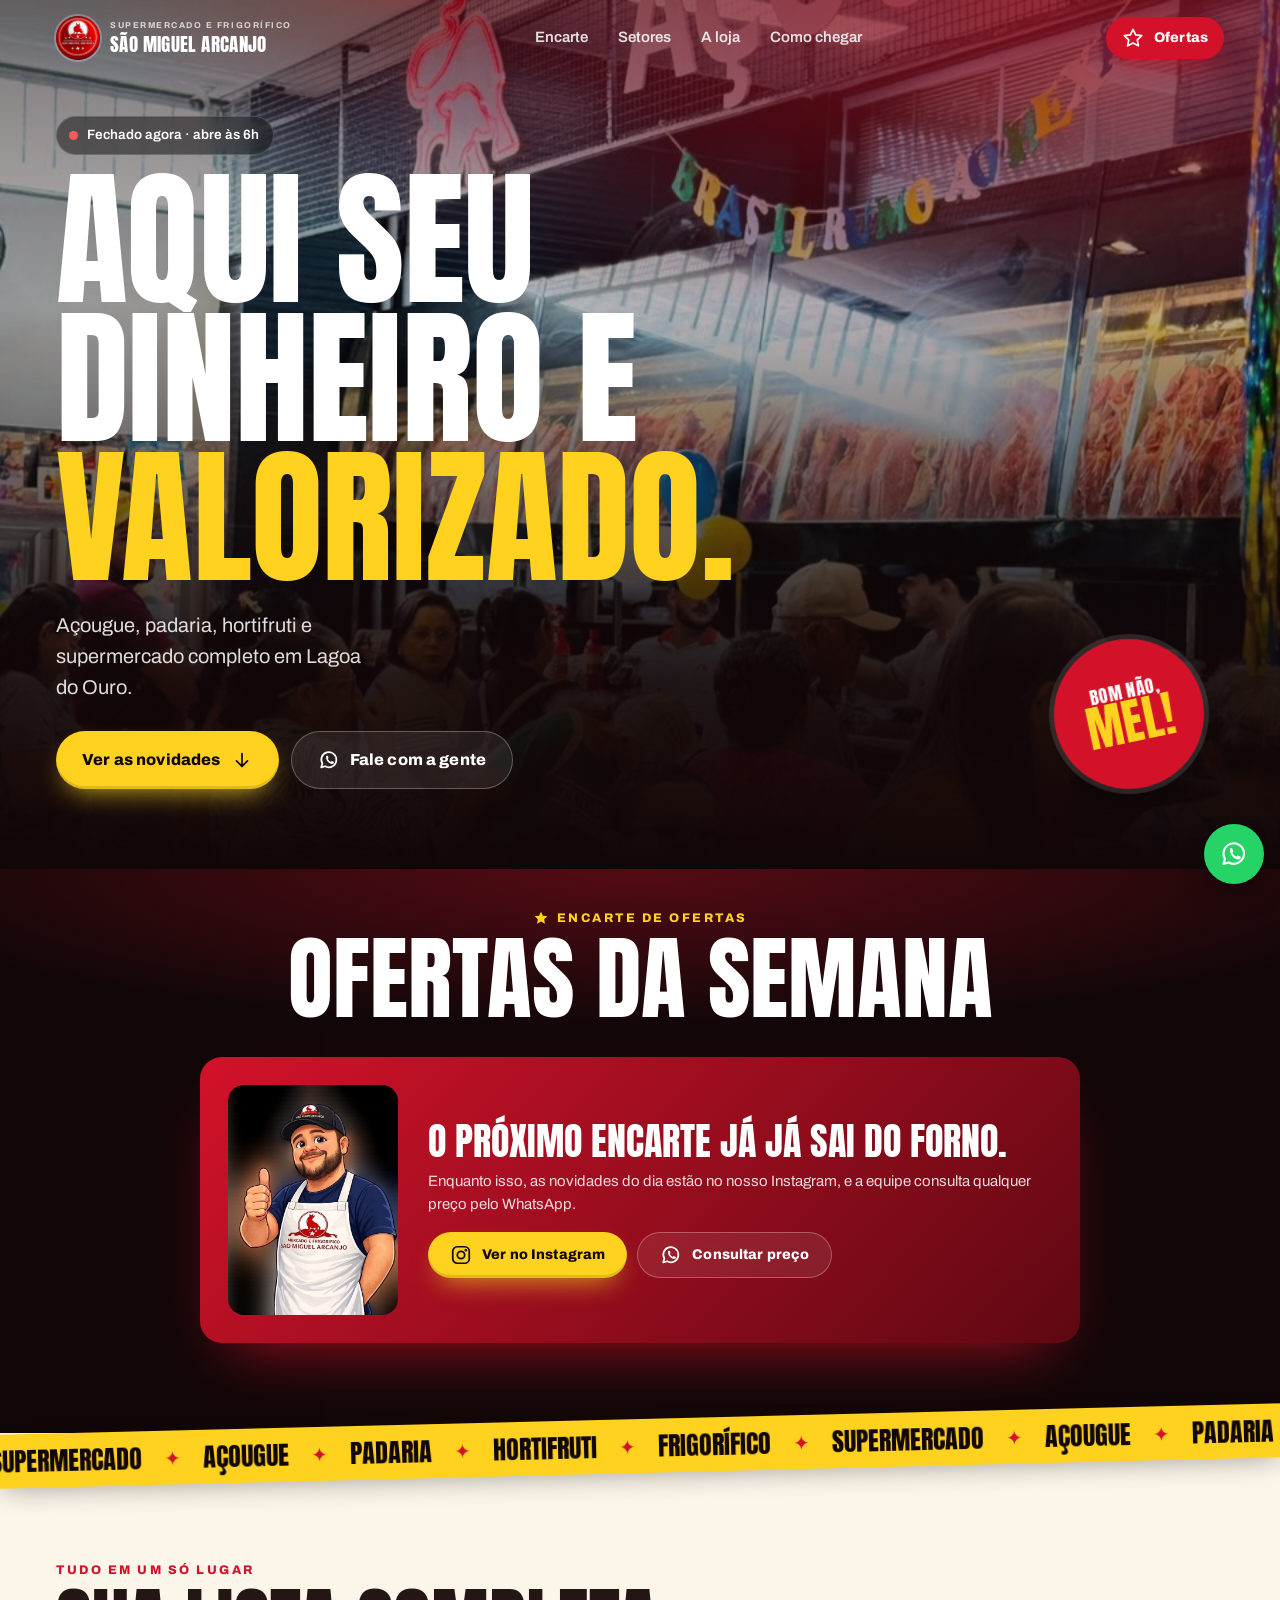
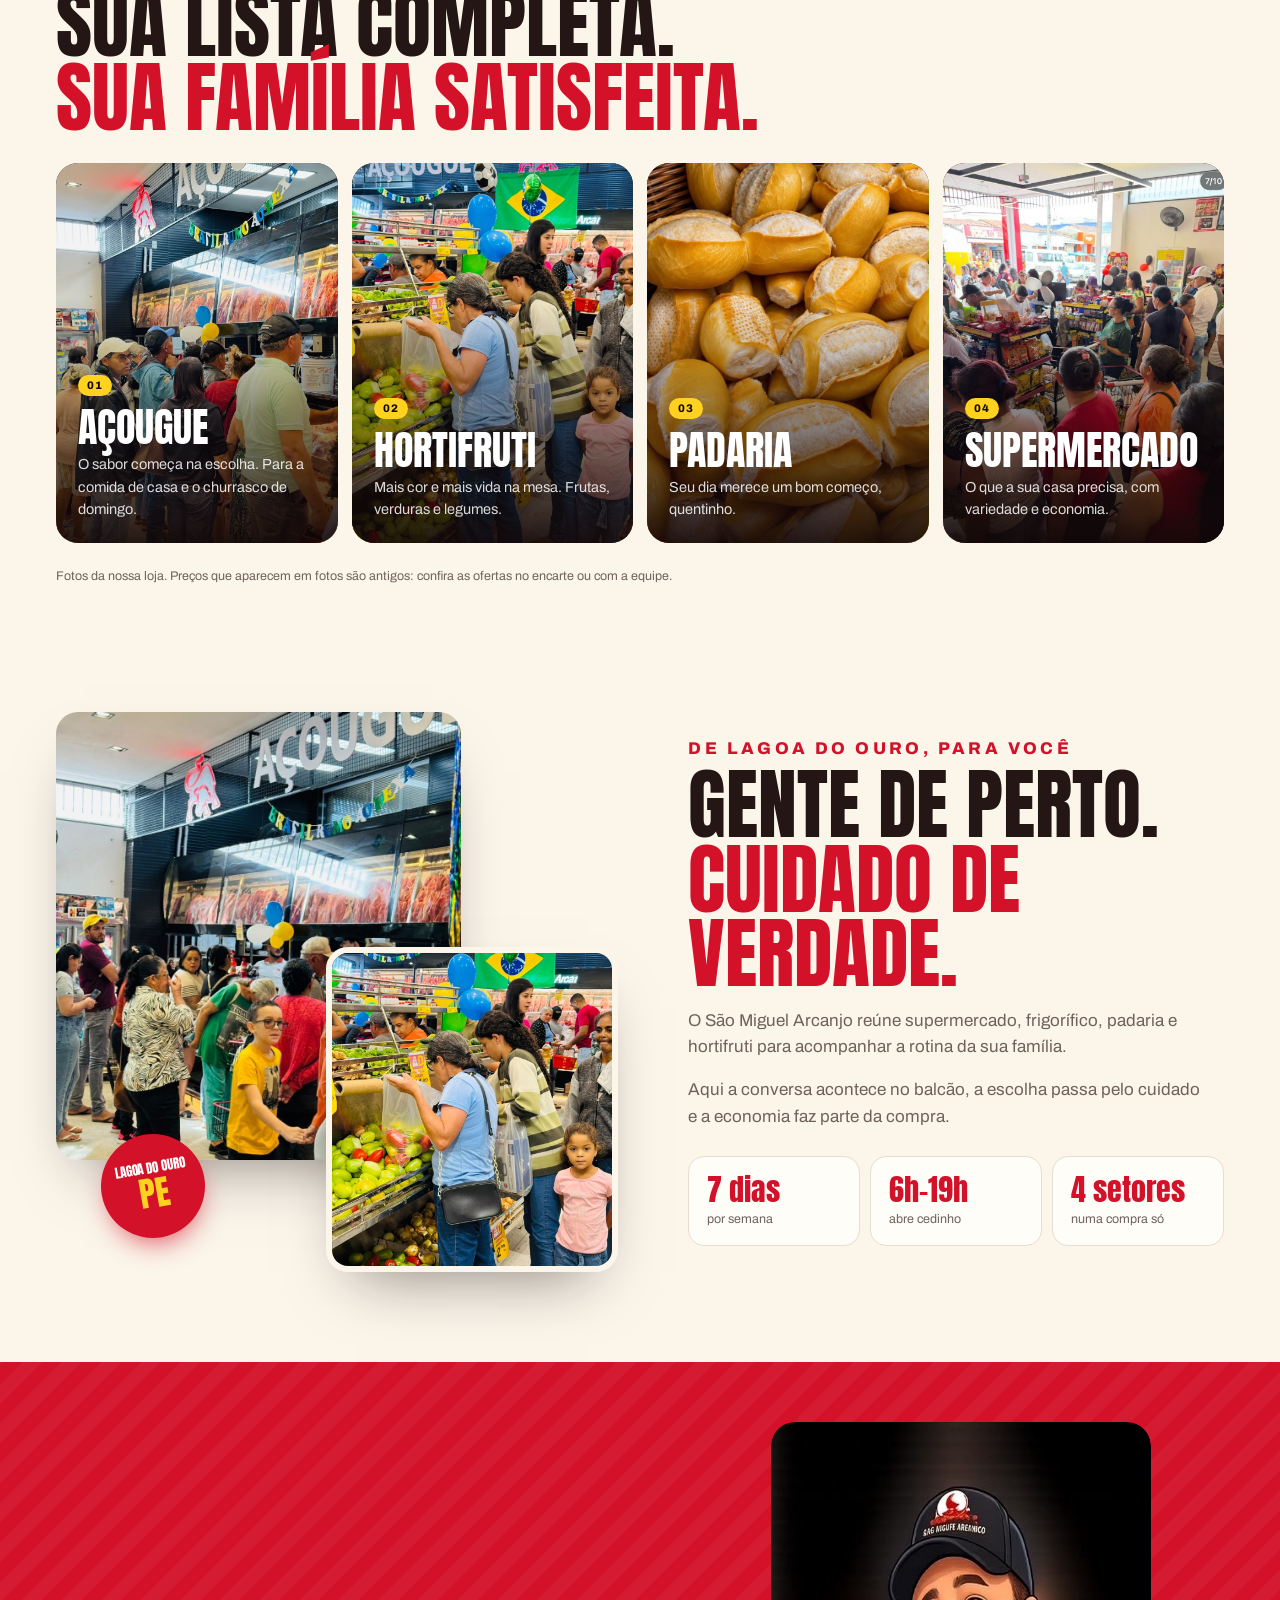
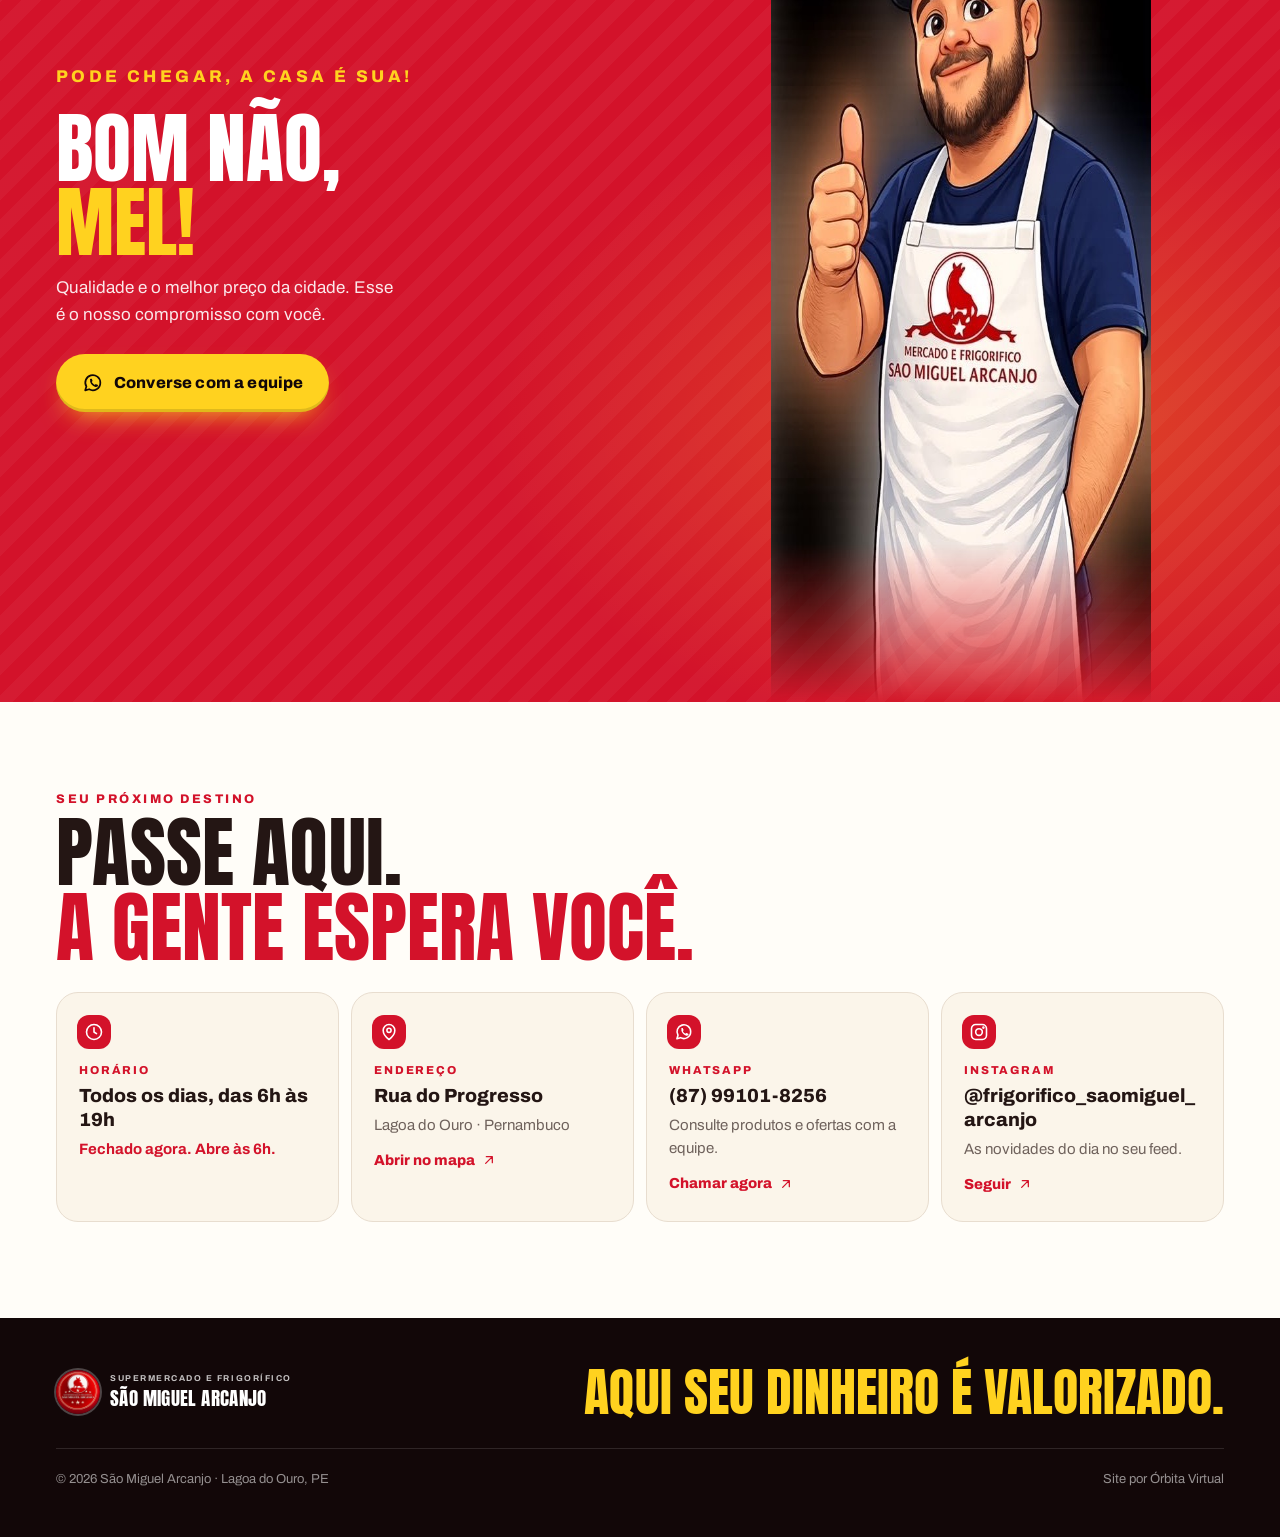
==== commit e7152e37: "Encartes do FDS de Ofertas Arrasadoras (20, 21 e 22/11) Co-Authored-By: Claude Opus 5.5 <noreply@ant" ====
--- a/index.html
+++ b/index.html
@@ -15,9 +15,9 @@
 <link rel="preconnect" href="https://fonts.googleapis.com">
 <link rel="preconnect" href="https://fonts.gstatic.com" crossorigin>
 <link href="https://fonts.googleapis.com/css2?family=Anton&family=Archivo:wght@400;500;600;700;800;900&display=swap" rel="stylesheet">
-<link rel="stylesheet" href="style.css?v=20261116">
+<link rel="stylesheet" href="style.css?v=20261119">
 <script>document.documentElement.classList.add('js')</script>
-<script type="module" src="app.js?v=20261116"></script>
+<script type="module" src="app.js?v=20261119"></script>
 </head>
 <body>
 <svg class="svg-defs" aria-hidden="true"><defs>
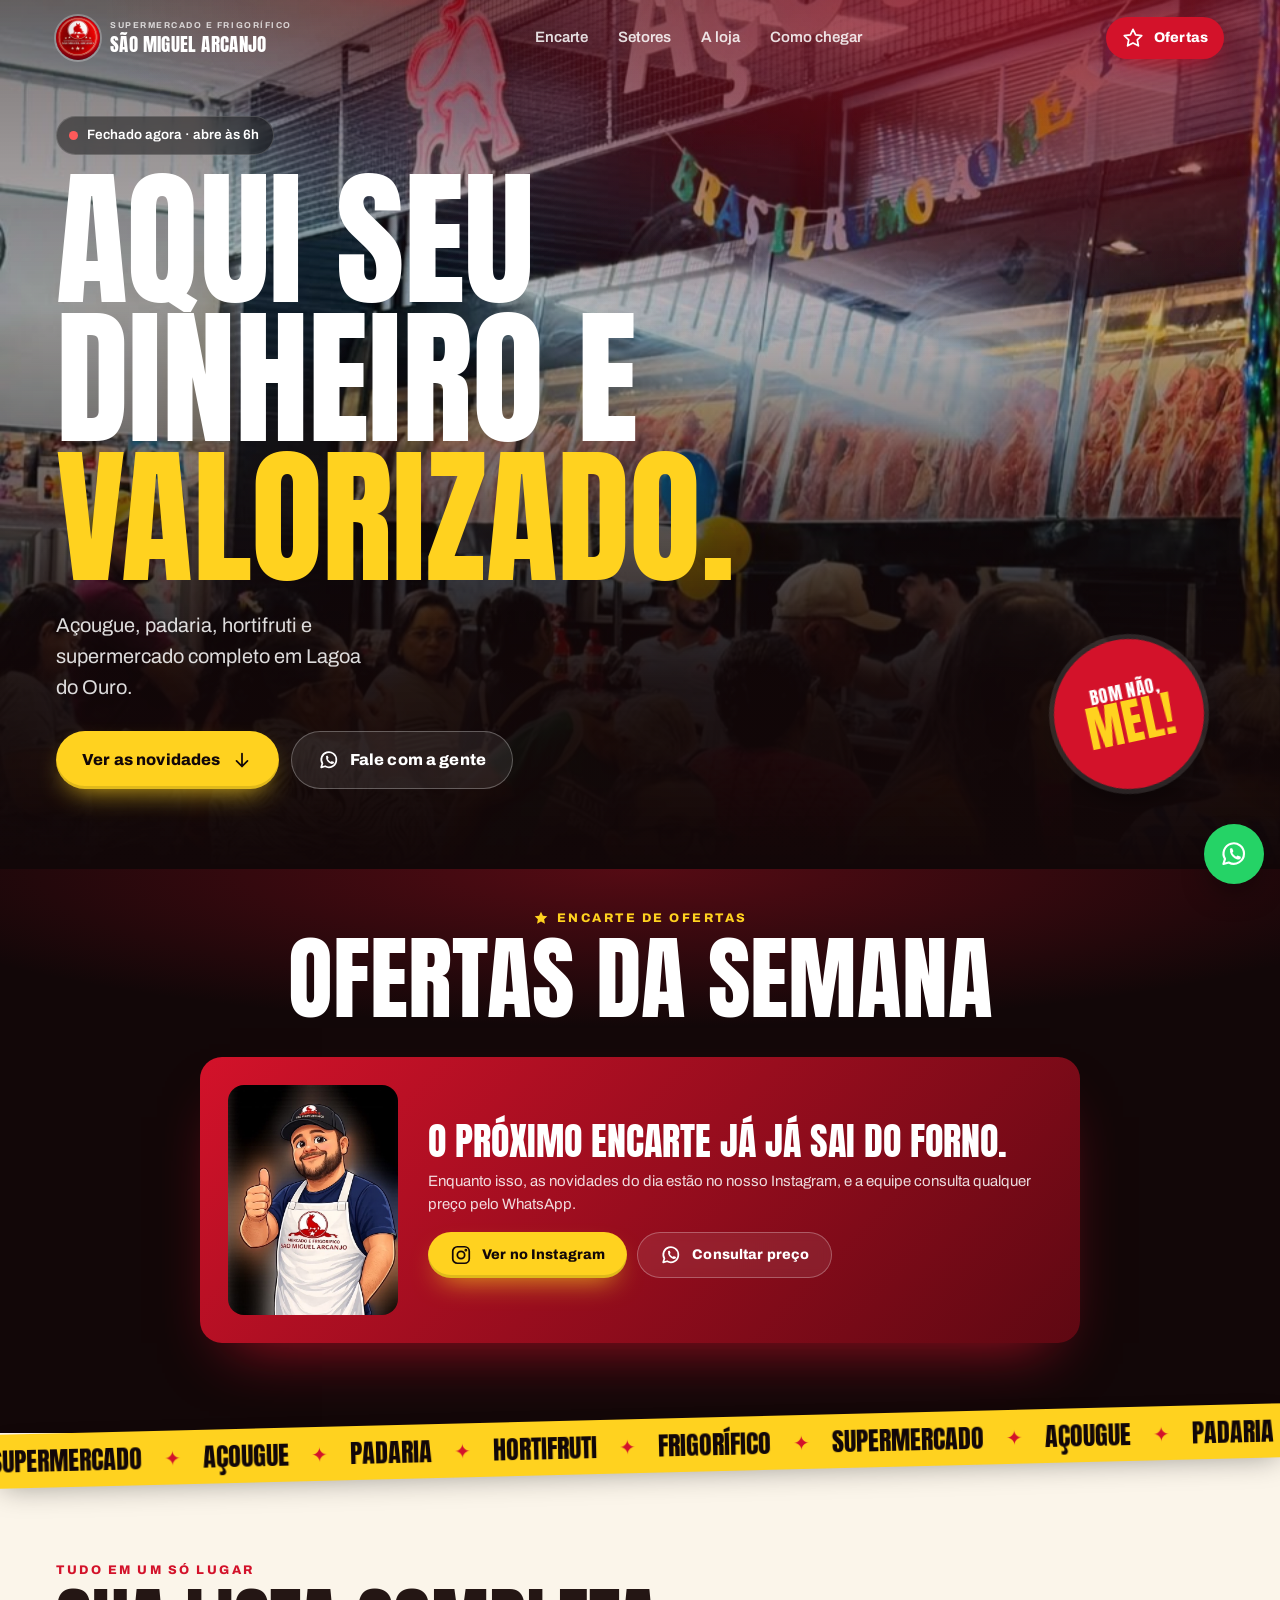
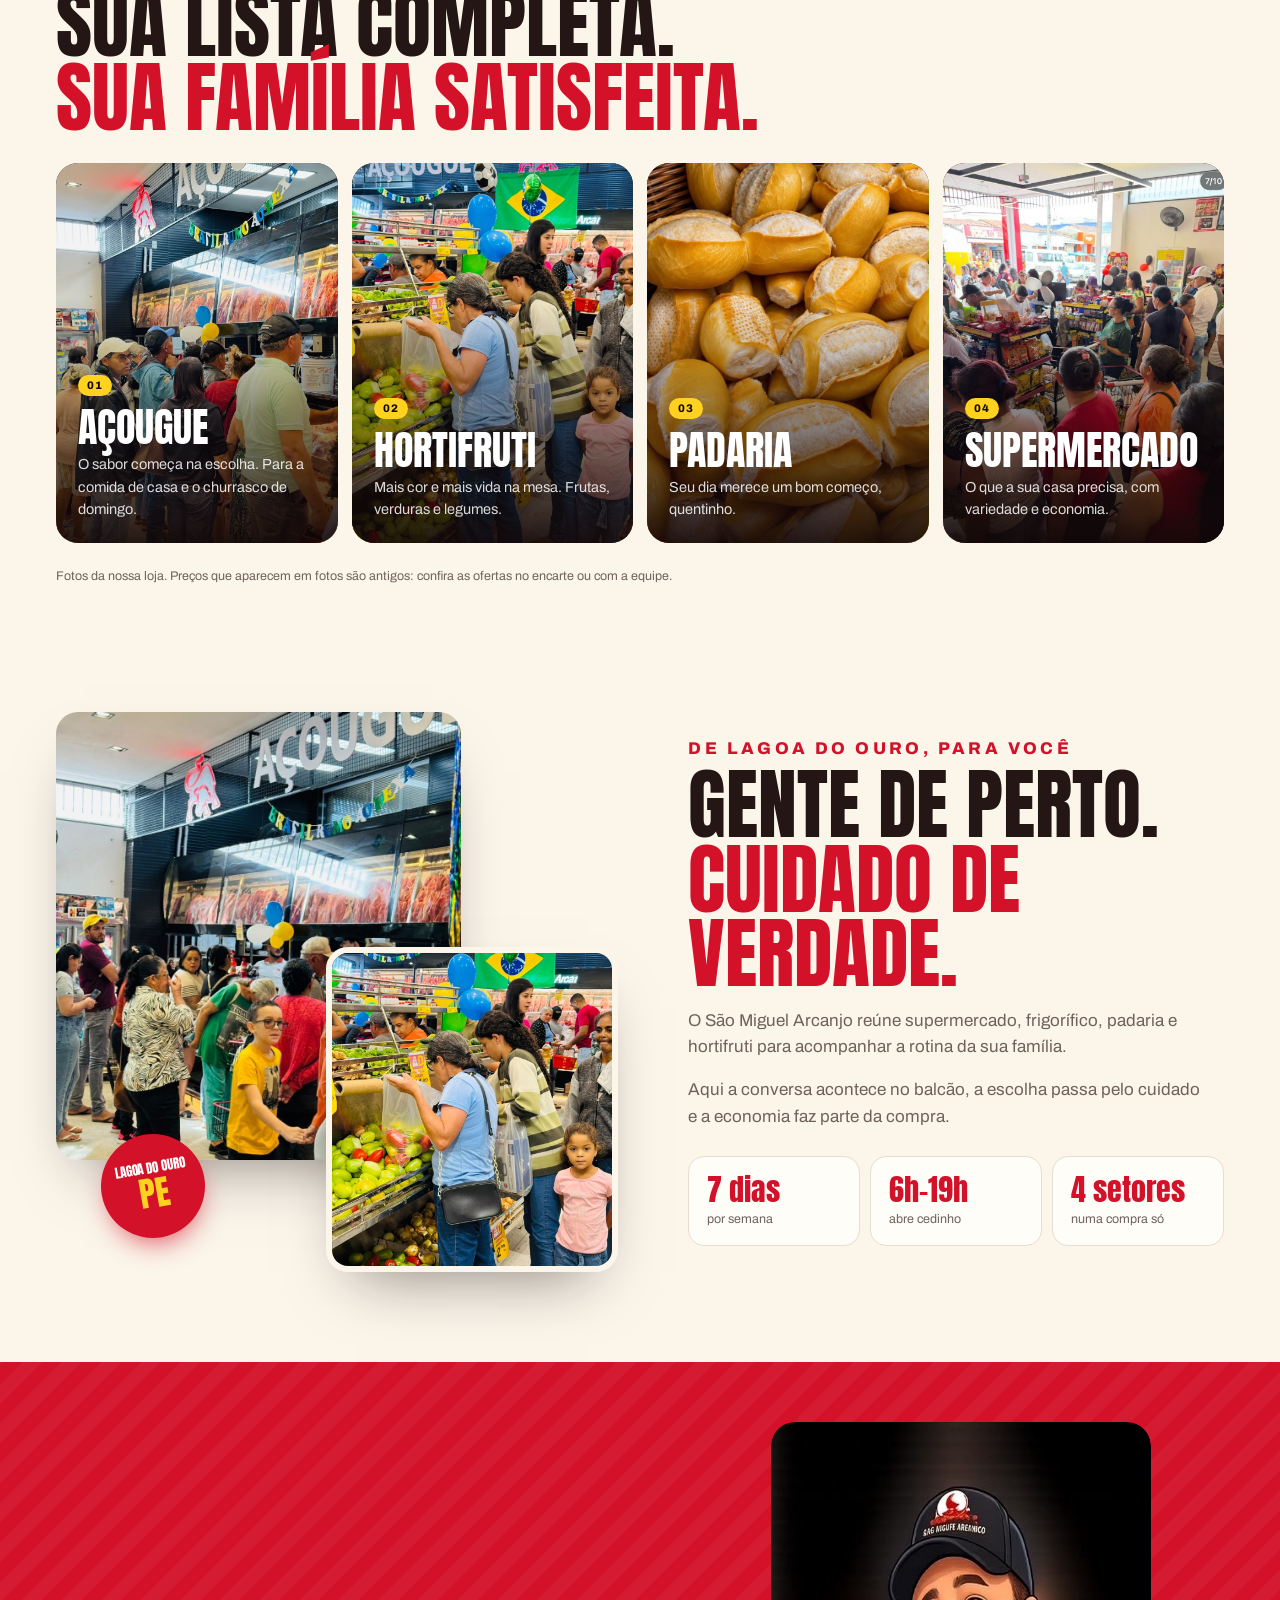
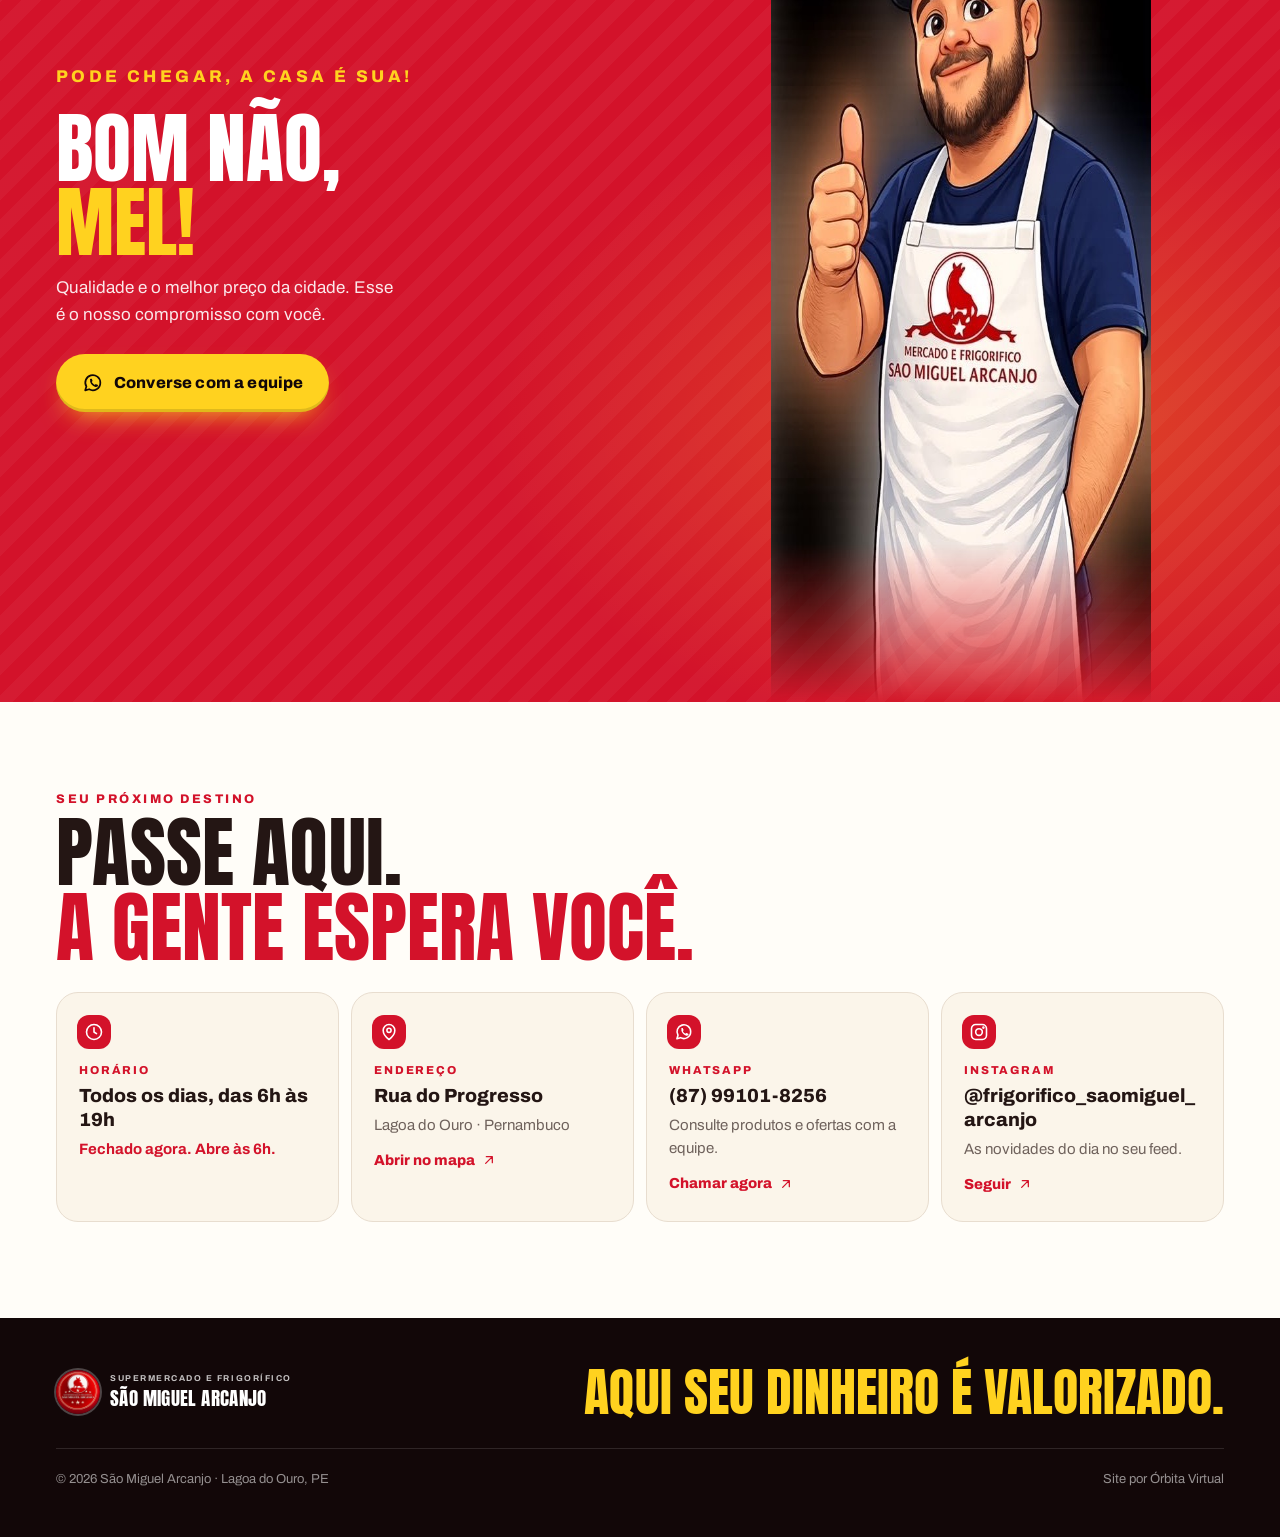
==== commit 2af6fe1e: "Encarte de 25/11 sai à meia-noite de quarta Co-Authored-By: Claude Opus 5.5 <noreply@anthropic.com>" ====
--- a/index.html
+++ b/index.html
@@ -17,7 +17,7 @@
 <link href="https://fonts.googleapis.com/css2?family=Anton&family=Archivo:wght@400;500;600;700;800;900&display=swap" rel="stylesheet">
 <link rel="stylesheet" href="style.css?v=20261119">
 <script>document.documentElement.classList.add('js')</script>
-<script type="module" src="app.js?v=20261119"></script>
+<script type="module" src="app.js?v=encarte-20261125b"></script>
 </head>
 <body>
 <svg class="svg-defs" aria-hidden="true"><defs>
@@ -156,7 +156,7 @@
     <p>Aqui a conversa acontece no balcão, a escolha passa pelo cuidado e a economia faz parte da compra.</p>
     <ul class="selos">
       <li><b>7 dias</b><span>por semana</span></li>
-      <li><b>6h–19h</b><span>abre cedinho</span></li>
+      <li><b data-horario="{abre}h–{fecha}h">6h–19h</b><span>abre cedinho</span></li>
       <li><b>4 setores</b><span>numa compra só</span></li>
     </ul>
   </div>
@@ -183,7 +183,7 @@
     <div class="card reveal">
       <svg class="icon"><use href="#clock"/></svg>
       <small>Horário</small>
-      <h3>Todos os dias, das 6h às 19h</h3>
+      <h3 data-horario="Todos os dias, das {abre}h às {fecha}h">Todos os dias, das 6h às 19h</h3>
       <p class="card-status" data-status-card>De segunda a domingo.</p>
     </div>
     <a class="card reveal" href="https://www.google.com/maps/search/?api=1&query=Supermercado%20e%20Frigor%C3%ADfico%20S%C3%A3o%20Miguel%20Arcanjo%20Rua%20do%20Progresso%20Lagoa%20do%20Ouro%20PE" target="_blank" rel="noopener noreferrer">
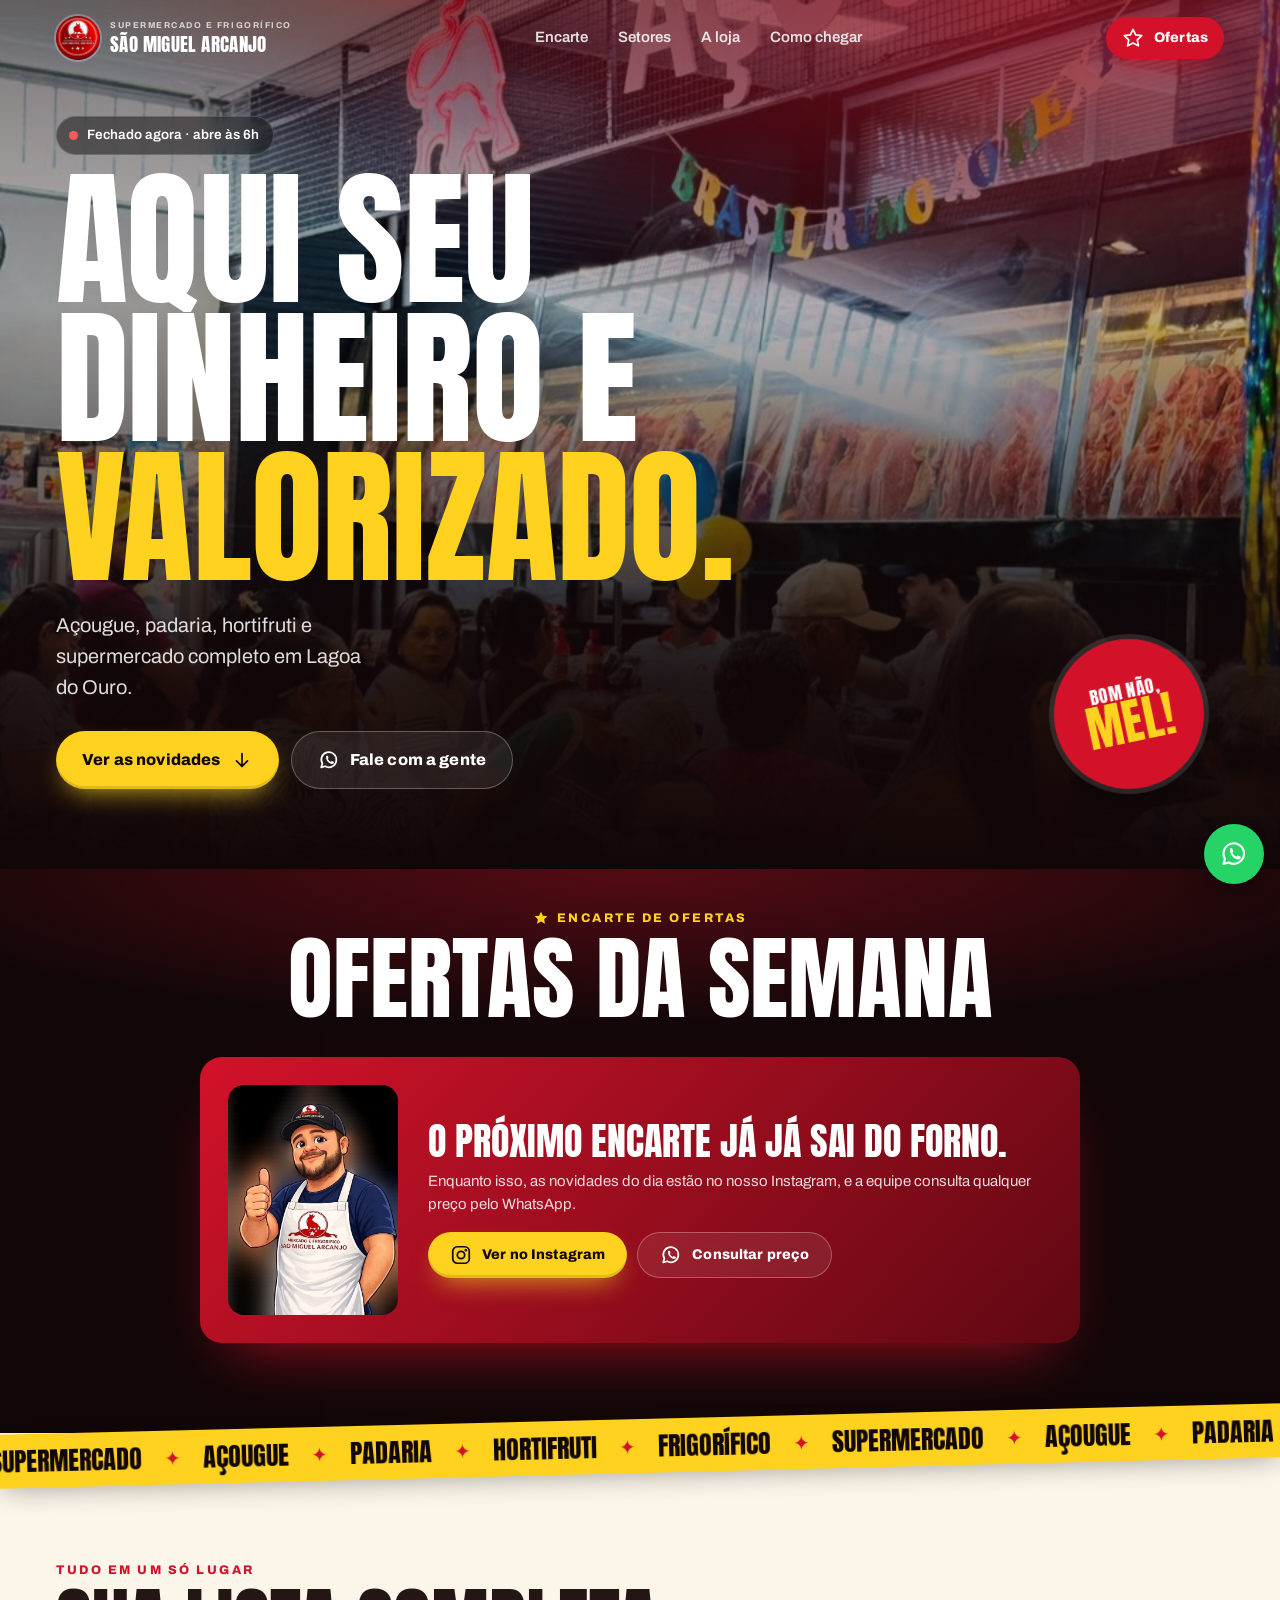
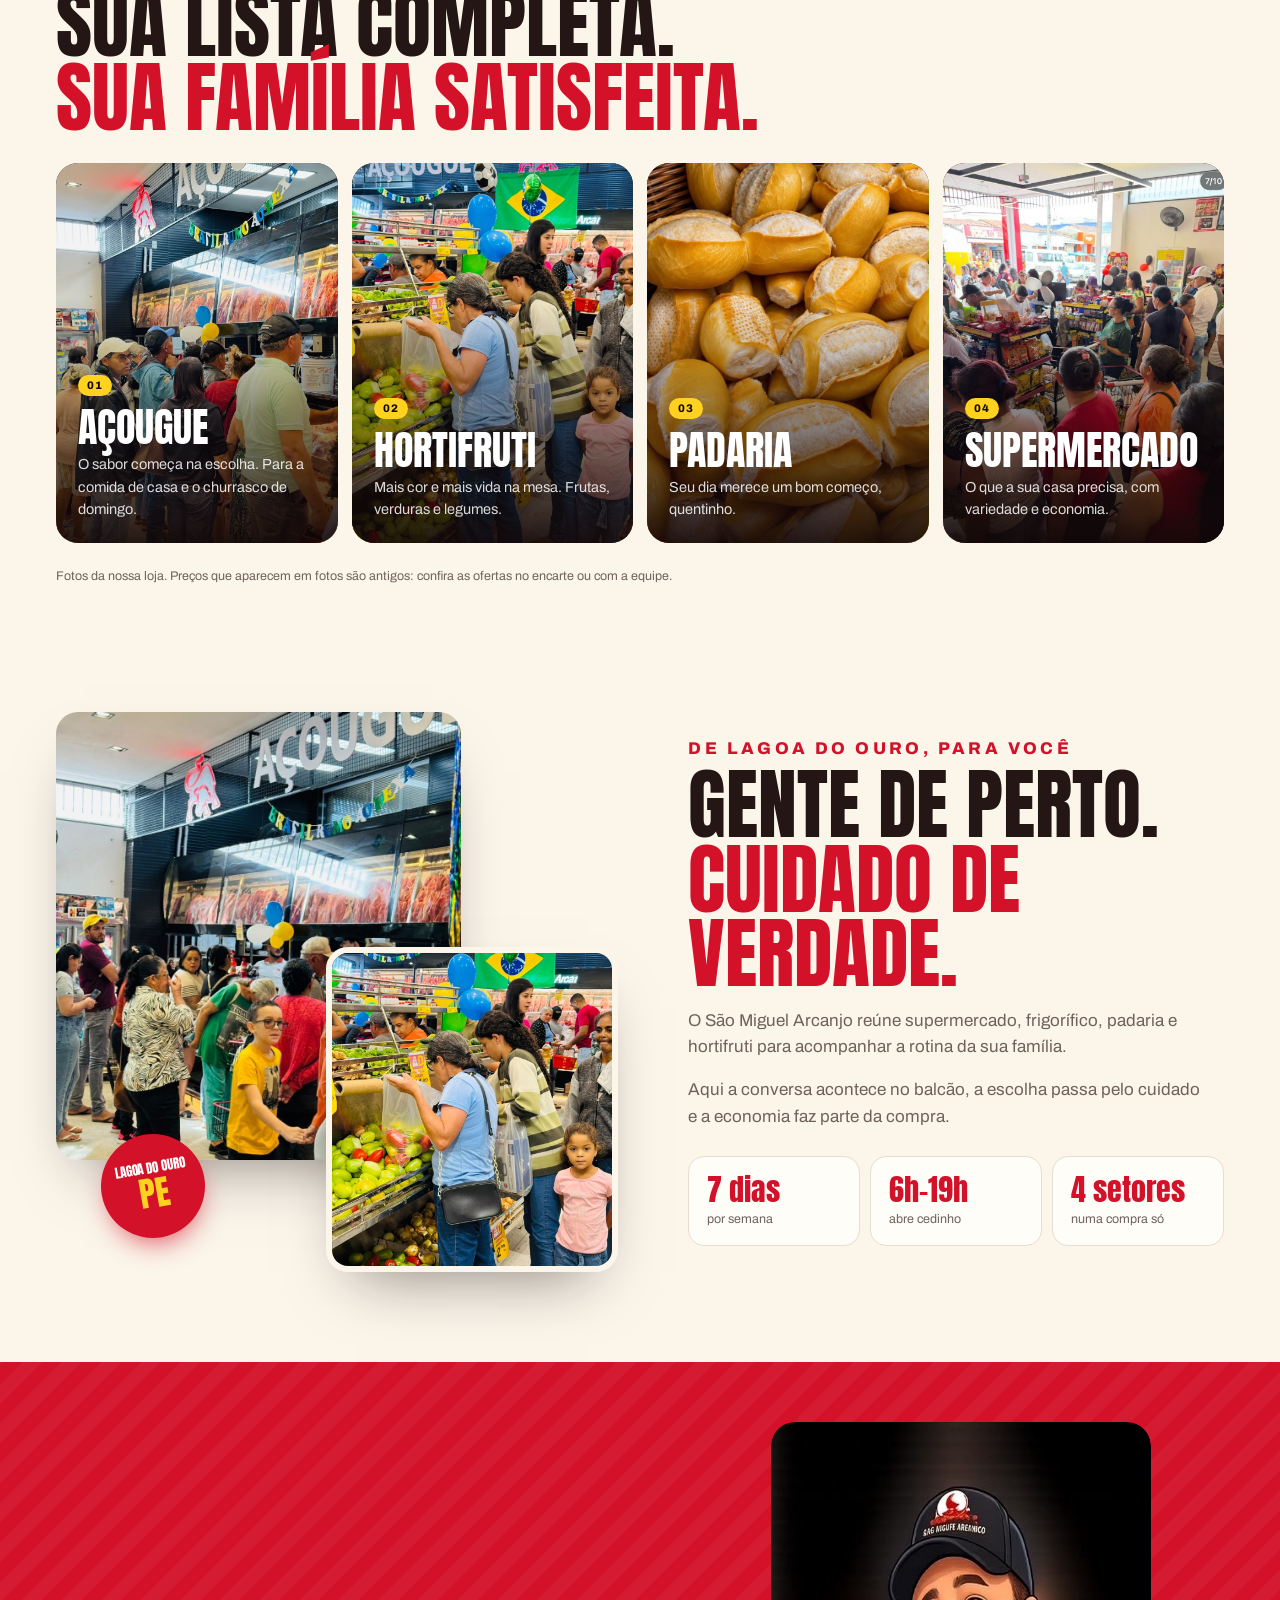
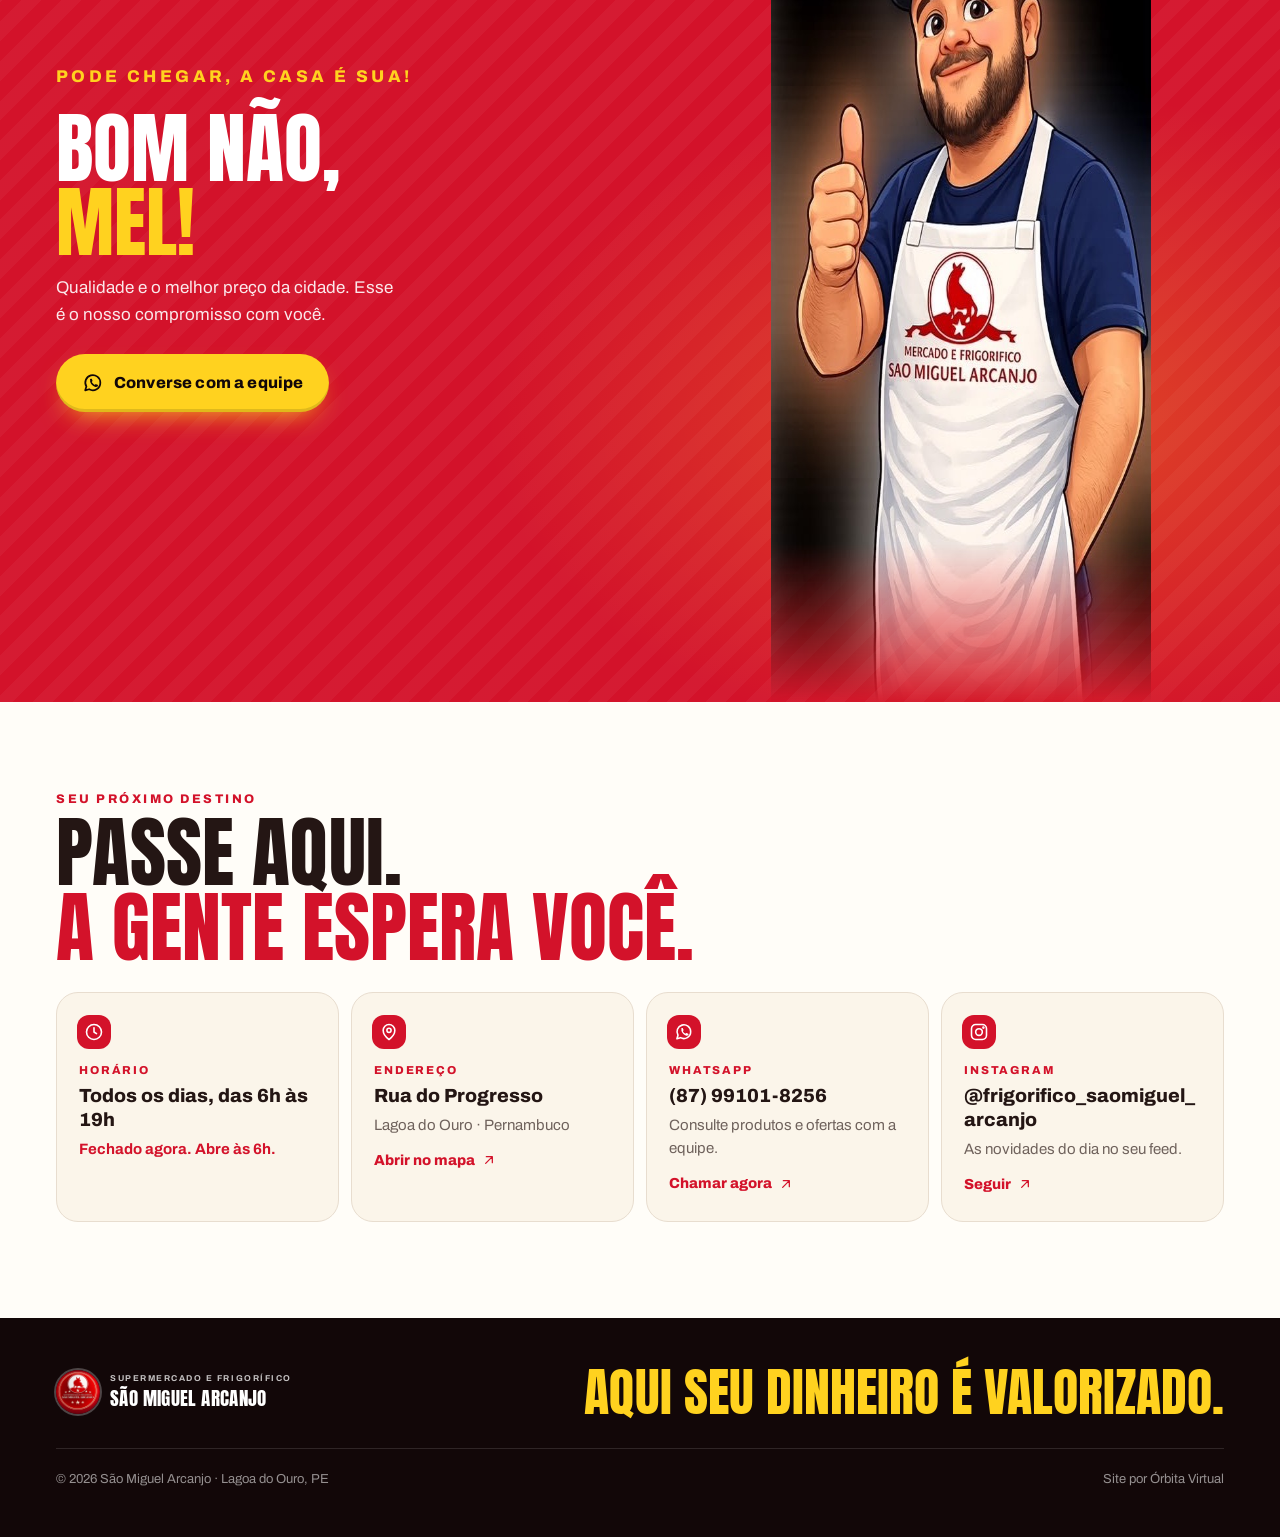
==== commit a6212546: "Publica encarte de 27 a 29 de novembro até o fim de domingo" ====
--- a/index.html
+++ b/index.html
@@ -17,7 +17,7 @@
 <link href="https://fonts.googleapis.com/css2?family=Anton&family=Archivo:wght@400;500;600;700;800;900&display=swap" rel="stylesheet">
 <link rel="stylesheet" href="style.css?v=20261119">
 <script>document.documentElement.classList.add('js')</script>
-<script type="module" src="app.js?v=encarte-20261125b"></script>
+<script type="module" src="app.js?v=encarte-20261127"></script>
 </head>
 <body>
 <svg class="svg-defs" aria-hidden="true"><defs>
